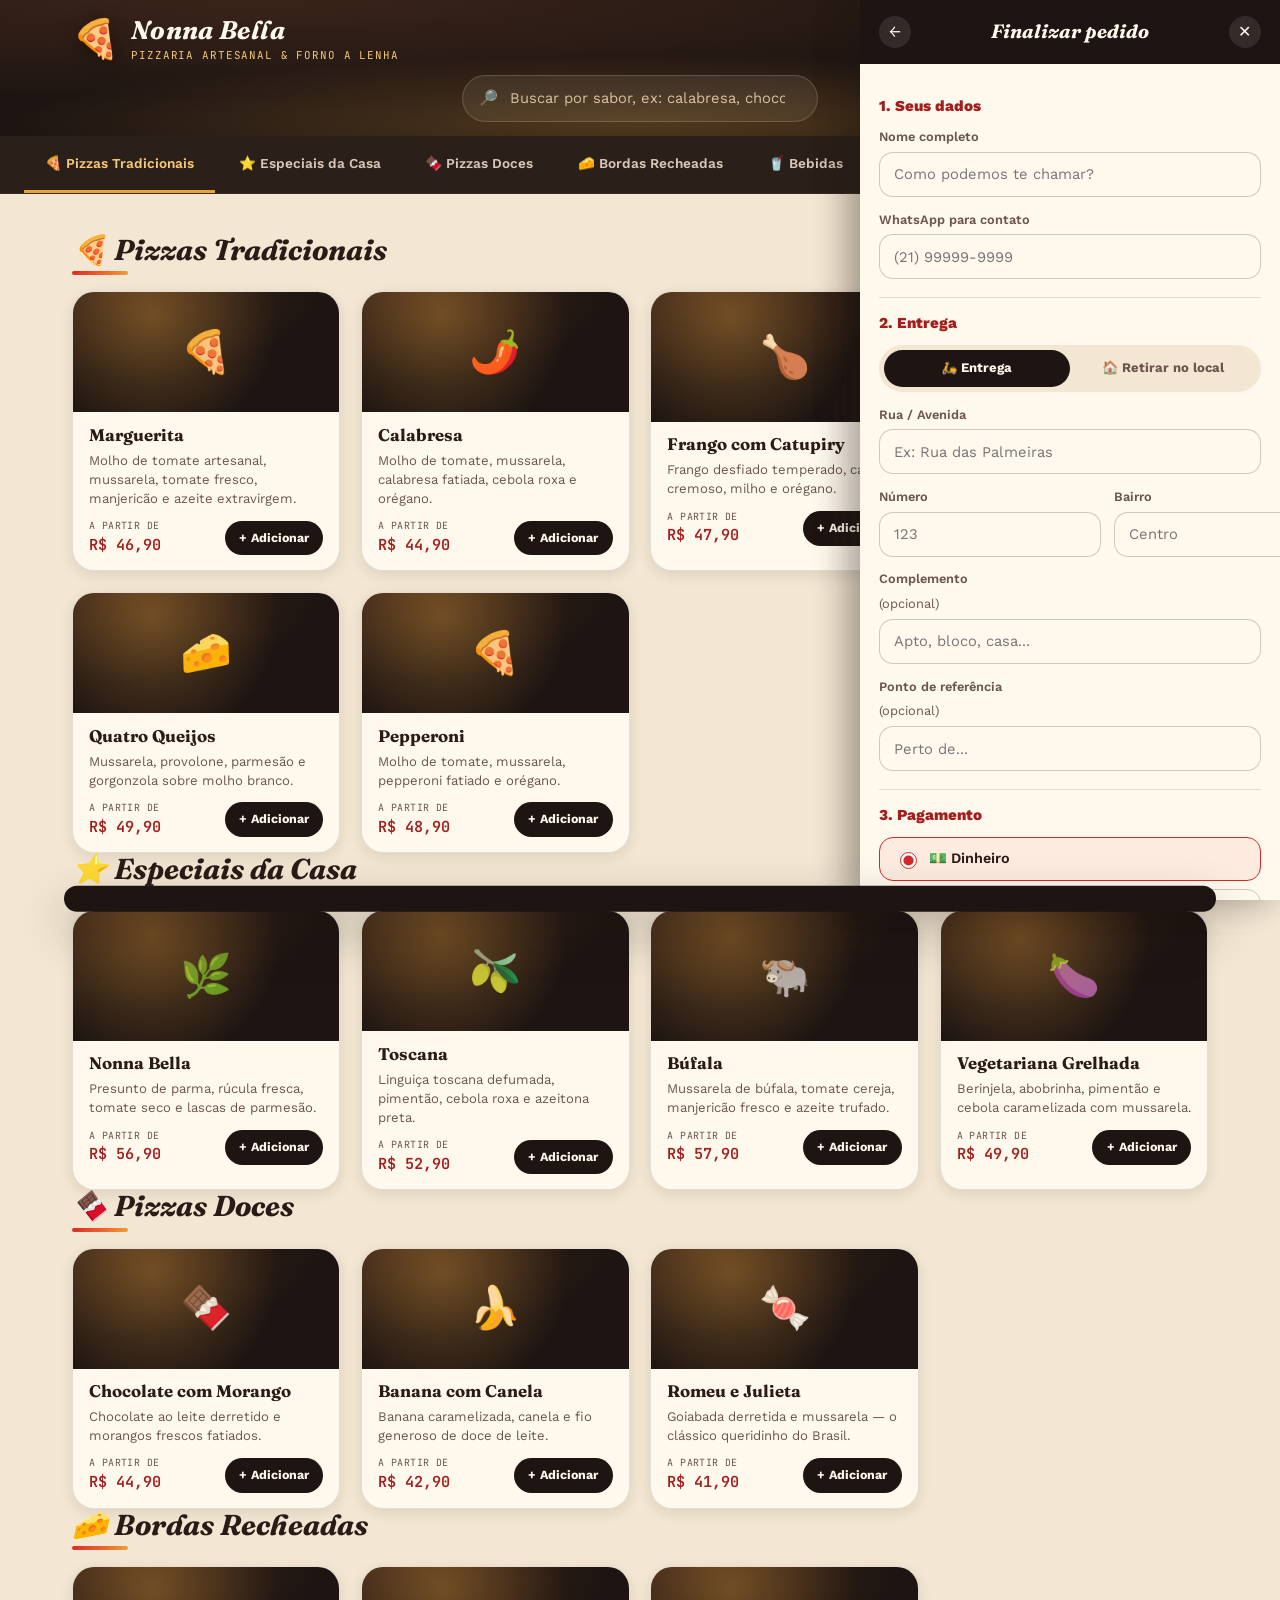
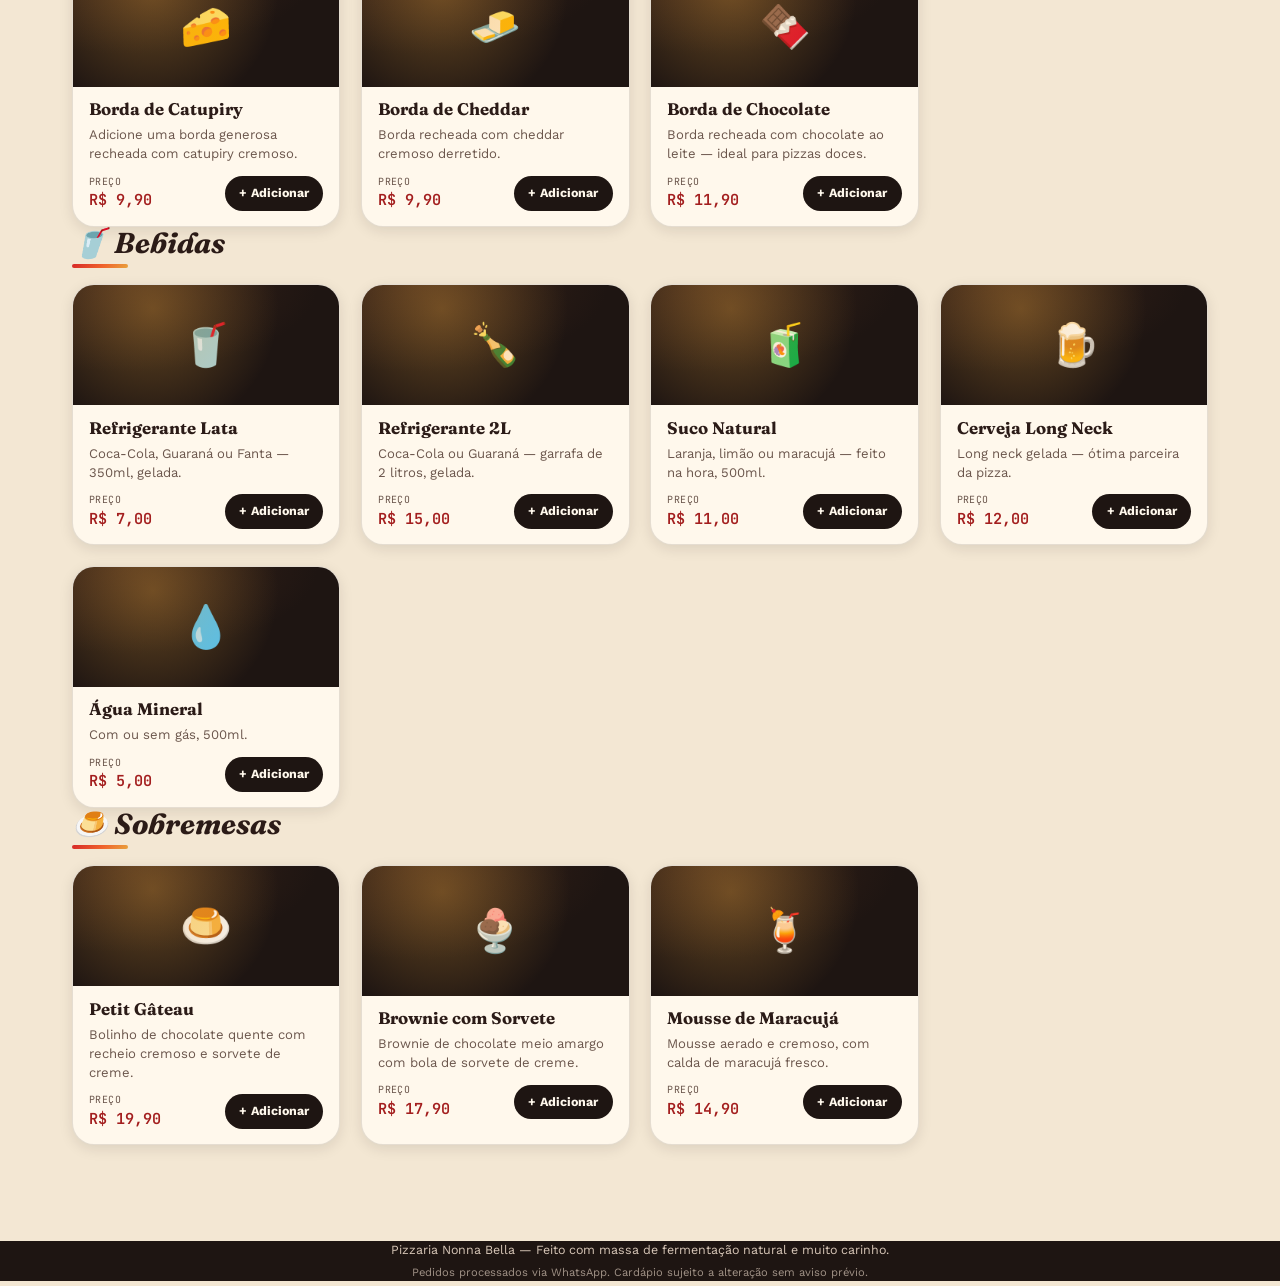
==== lagoinha.html @ d54427d6 "primeiros passos" ====
<!DOCTYPE html>
<html lang="pt-BR">
<head>
<meta charset="UTF-8">
<meta name="viewport" content="width=device-width, initial-scale=1.0, viewport-fit=cover">
<meta name="theme-color" content="#1E1512">
<title>Pizzaria Nonna Bella — Cardápio Digital</title>
<meta name="description" content="Peça sua pizza artesanal favorita e receba no conforto de casa. Cardápio digital com carrinho e finalização direto pelo WhatsApp.">

<link rel="preconnect" href="https://fonts.googleapis.com">
<link rel="preconnect" href="https://fonts.gstatic.com" crossorigin>
<link href="https://fonts.googleapis.com/css2?family=Fraunces:ital,opsz,wght@0,9..144,400;0,9..144,600;0,9..144,700;0,9..144,900;1,9..144,500;1,9..144,700&family=Work+Sans:wght@400;500;600;700;800&family=JetBrains+Mono:wght@400;600&display=swap" rel="stylesheet">

<link rel="icon" href="data:image/svg+xml,<svg xmlns=%22http://www.w3.org/2000/svg%22 viewBox=%220 0 100 100%22><text y=%22.9em%22 font-size=%2290%22>🍕</text></svg>">

<link rel="stylesheet" href="style.css">
<link rel="stylesheet" href="mobile.css">
</head>
<body>

<a class="pular-para-conteudo" href="#conteudoPrincipal">Pular para o cardápio</a>

<!-- ===================== CABEÇALHO ===================== -->
<header class="cabecalho" id="cabecalho">
  <div class="cabecalho__faixa-superior">
    <div class="cabecalho__conteudo container">
      <div class="cabecalho__marca">
        <span class="cabecalho__logo" aria-hidden="true">🍕</span>
        <div class="cabecalho__textos">
          <h1 class="cabecalho__titulo">Nonna Bella</h1>
          <p class="cabecalho__subtitulo">Pizzaria Artesanal &amp; Forno a Lenha</p>
        </div>
      </div>

      <div class="cabecalho__info">
        <p class="cabecalho__status" id="statusLoja">
          <span class="cabecalho__ponto-status" id="pontoStatus" aria-hidden="true"></span>
          <span id="textoStatus">Aberto agora</span>
        </p>
        <p class="cabecalho__horario">Todos os dias · 18h às 23h30</p>
      </div>
    </div>

    <div class="cabecalho__busca container">
      <label class="campo-busca" for="buscaProduto">
        <span class="campo-busca__icone" aria-hidden="true">🔎</span>
        <input type="search" id="buscaProduto" class="campo-busca__input" placeholder="Buscar por sabor, ex: calabresa, chocolate..." autocomplete="off">
      </label>
    </div>
  </div>

  <nav class="navegacao-categorias" id="navCategorias" aria-label="Categorias do cardápio">
    <!-- gerado via JavaScript -->
  </nav>
</header>

<!-- ===================== CONTEÚDO / PRODUTOS ===================== -->
<main class="conteudo container" id="conteudoPrincipal">
  <div id="listaCategorias"><!-- seções de categorias geradas via JavaScript --></div>

  <p class="mensagem-sem-resultado oculto" id="mensagemSemResultado">
    Nenhum item encontrado para essa busca. Tente outro termo 🍕
  </p>
</main>

<footer class="rodape">
  <div class="rodape__conteudo container">
    <p>Pizzaria Nonna Bella — Feito com massa de fermentação natural e muito carinho.</p>
    <p class="rodape__legal">Pedidos processados via WhatsApp. Cardápio sujeito a alteração sem aviso prévio.</p>
  </div>
</footer>

<!-- ===================== BOTÃO FLUTUANTE DO CARRINHO ===================== -->
<button class="botao-carrinho-flutuante oculto" id="botaoCarrinhoFlutuante" type="button" aria-label="Abrir carrinho de compras">
  <span class="botao-carrinho-flutuante__icone" aria-hidden="true">🛒</span>
  <span class="botao-carrinho-flutuante__texto">Ver carrinho</span>
  <span class="botao-carrinho-flutuante__contador" id="contadorCarrinho">0</span>
  <span class="botao-carrinho-flutuante__total" id="totalCarrinhoFlutuante">R$ 0,00</span>
</button>

<!-- ===================== MODAL: DETALHE DO PRODUTO ===================== -->
<div class="sobreposicao oculto" id="sobreposicaoProduto"></div>
<section class="modal-produto oculto" id="modalProduto" role="dialog" aria-modal="true" aria-labelledby="modalProdutoTitulo">
  <button class="modal-produto__fechar" id="fecharModalProduto" type="button" aria-label="Fechar">✕</button>

  <div class="modal-produto__cabecalho">
    <span class="modal-produto__emoji" id="modalProdutoEmoji" aria-hidden="true"></span>
    <h2 class="modal-produto__titulo" id="modalProdutoTitulo"></h2>
    <p class="modal-produto__descricao" id="modalProdutoDescricao"></p>
  </div>

  <form class="modal-produto__corpo" id="formModalProduto">
    <fieldset class="modal-produto__secao" id="secaoVariacoes">
      <legend class="modal-produto__rotulo">Escolha o tamanho</legend>
      <div class="lista-variacoes" id="listaVariacoes"><!-- gerado via JavaScript --></div>
    </fieldset>

    <div class="modal-produto__secao">
      <label class="modal-produto__rotulo" for="observacaoProduto">Alguma observação? (opcional)</label>
      <textarea id="observacaoProduto" class="modal-produto__textarea" placeholder="Ex: sem cebola, caprichar no orégano..." maxlength="140" rows="2"></textarea>
    </div>

    <div class="modal-produto__rodape">
      <div class="controle-quantidade" role="group" aria-label="Quantidade">
        <button type="button" class="controle-quantidade__botao" id="diminuirQuantidade" aria-label="Diminuir quantidade">−</button>
        <span class="controle-quantidade__valor" id="valorQuantidade">1</span>
        <button type="button" class="controle-quantidade__botao" id="aumentarQuantidade" aria-label="Aumentar quantidade">+</button>
      </div>
      <button type="submit" class="botao botao--primario modal-produto__adicionar" id="botaoAdicionarCarrinho">
        Adicionar · <span id="precoTotalModal">R$ 0,00</span>
      </button>
    </div>
  </form>
</section>

<!-- ===================== PAINEL: CARRINHO ===================== -->
<div class="sobreposicao oculto" id="sobreposicaoCarrinho"></div>
<aside class="painel-lateral" id="painelCarrinho" aria-label="Carrinho de compras">
  <header class="painel-lateral__cabecalho">
    <h2>Seu carrinho</h2>
    <button class="painel-lateral__fechar" id="fecharCarrinho" type="button" aria-label="Fechar carrinho">✕</button>
  </header>

  <div class="painel-lateral__corpo" id="listaItensCarrinho">
    <!-- itens gerados via JavaScript -->
  </div>

  <div class="painel-carrinho__vazio oculto" id="carrinhoVazio">
    <span aria-hidden="true">🛒</span>
    <p>Seu carrinho está vazio.</p>
    <p class="painel-carrinho__vazio-dica">Adicione uma pizza deliciosa do cardápio!</p>
  </div>

  <footer class="painel-lateral__rodape" id="rodapeCarrinho">
    <div class="linha-resumo">
      <span>Subtotal</span>
      <strong id="subtotalCarrinho">R$ 0,00</strong>
    </div>
    <p class="painel-lateral__aviso">Taxa de entrega calculada no checkout.</p>
    <button class="botao botao--primario botao--bloco" id="botaoIrParaCheckout" type="button">
      Continuar para o checkout
    </button>
  </footer>
</aside>

<!-- ===================== PAINEL: CHECKOUT ===================== -->
<div class="sobreposicao oculto" id="sobreposicaoCheckout"></div>
<aside class="painel-lateral painel-lateral--checkout" id="painelCheckout" aria-label="Finalizar pedido">
  <header class="painel-lateral__cabecalho">
    <button class="painel-lateral__voltar" id="voltarParaCarrinho" type="button" aria-label="Voltar ao carrinho">←</button>
    <h2>Finalizar pedido</h2>
    <button class="painel-lateral__fechar" id="fecharCheckout" type="button" aria-label="Fechar checkout">✕</button>
  </header>

  <form class="painel-lateral__corpo formulario-checkout" id="formCheckout" novalidate>

    <div class="grupo-formulario">
      <h3 class="grupo-formulario__titulo">1. Seus dados</h3>
      <label class="campo" for="nomeCliente">
        Nome completo
        <input type="text" id="nomeCliente" name="nomeCliente" required placeholder="Como podemos te chamar?">
      </label>
      <label class="campo" for="telefoneCliente">
        WhatsApp para contato
        <input type="tel" id="telefoneCliente" name="telefoneCliente" required placeholder="(21) 99999-9999" inputmode="tel">
      </label>
    </div>

    <div class="grupo-formulario">
      <h3 class="grupo-formulario__titulo">2. Entrega</h3>
      <div class="opcoes-segmentadas" role="radiogroup" aria-label="Tipo de entrega">
        <label class="opcao-segmentada">
          <input type="radio" name="tipoEntrega" value="entrega" checked>
          <span>🛵 Entrega</span>
        </label>
        <label class="opcao-segmentada">
          <input type="radio" name="tipoEntrega" value="retirada">
          <span>🏠 Retirar no local</span>
        </label>
      </div>

      <div id="camposEndereco" class="campos-endereco">
        <label class="campo campo--flex-grande" for="ruaEndereco">
          Rua / Avenida
          <input type="text" id="ruaEndereco" name="ruaEndereco" placeholder="Ex: Rua das Palmeiras">
        </label>
        <div class="linha-campos">
          <label class="campo" for="numeroEndereco">
            Número
            <input type="text" id="numeroEndereco" name="numeroEndereco" placeholder="123" inputmode="numeric">
          </label>
          <label class="campo campo--flex-grande" for="bairroEndereco">
            Bairro
            <input type="text" id="bairroEndereco" name="bairroEndereco" placeholder="Centro">
          </label>
        </div>
        <label class="campo" for="complementoEndereco">
          Complemento <span class="campo__opcional">(opcional)</span>
          <input type="text" id="complementoEndereco" name="complementoEndereco" placeholder="Apto, bloco, casa...">
        </label>
        <label class="campo" for="referenciaEndereco">
          Ponto de referência <span class="campo__opcional">(opcional)</span>
          <input type="text" id="referenciaEndereco" name="referenciaEndereco" placeholder="Perto de...">
        </label>
      </div>
    </div>

    <div class="grupo-formulario">
      <h3 class="grupo-formulario__titulo">3. Pagamento</h3>
      <div class="opcoes-pagamento" role="radiogroup" aria-label="Forma de pagamento">
        <label class="opcao-pagamento">
          <input type="radio" name="formaPagamento" value="dinheiro" checked>
          <span>💵 Dinheiro</span>
        </label>
        <label class="opcao-pagamento">
          <input type="radio" name="formaPagamento" value="cartao">
          <span>💳 Cartão na entrega</span>
        </label>
        <label class="opcao-pagamento">
          <input type="radio" name="formaPagamento" value="pix">
          <span>📱 Pix</span>
        </label>
      </div>

      <label class="campo" id="campoTroco" for="trocoPara">
        Precisa de troco para quanto? <span class="campo__opcional">(opcional)</span>
        <input type="text" id="trocoPara" name="trocoPara" placeholder="Ex: 100,00" inputmode="decimal">
      </label>

      <p class="aviso-pix oculto" id="avisoPix">A chave Pix será informada pela pizzaria na conversa do WhatsApp para você concluir o pagamento.</p>
    </div>

    <div class="grupo-formulario">
      <h3 class="grupo-formulario__titulo">4. Observações do pedido</h3>
      <label class="campo" for="observacoesGerais">
        Alguma informação extra? <span class="campo__opcional">(opcional)</span>
        <textarea id="observacoesGerais" name="observacoesGerais" rows="2" maxlength="200" placeholder="Ex: tocar interfone, deixar com o porteiro..."></textarea>
      </label>
    </div>

    <div class="grupo-formulario">
      <h3 class="grupo-formulario__titulo">5. Resumo do pedido</h3>
      <div class="resumo-pedido" id="resumoPedido"><!-- gerado via JavaScript --></div>
      <div class="linha-resumo">
        <span>Subtotal</span>
        <strong id="resumoSubtotal">R$ 0,00</strong>
      </div>
      <div class="linha-resumo" id="linhaTaxaEntrega">
        <span>Taxa de entrega</span>
        <strong id="resumoTaxaEntrega">R$ 0,00</strong>
      </div>
      <div class="linha-resumo linha-resumo--total">
        <span>Total</span>
        <strong id="resumoTotal">R$ 0,00</strong>
      </div>
    </div>

    <button type="submit" class="botao botao--whatsapp botao--bloco" id="botaoFinalizarPedido">
      <span aria-hidden="true">✅</span> Enviar pedido pelo WhatsApp
    </button>
    <p class="formulario-checkout__aviso">Ao confirmar, abriremos o WhatsApp da pizzaria com seu pedido pronto — é só apertar enviar.</p>
  </form>
</aside>

<!-- ===================== TOAST DE FEEDBACK ===================== -->
<div class="toast" id="toast" role="status" aria-live="polite"></div>

<script src="script.js"></script>
</body>
</html>
---- style.css ----
/* =========================================================================
   PIZZARIA NONNA BELLA — STYLE.CSS
   Identidade visual: trattoria noturna / forno a lenha.
   Este arquivo cuida de: variáveis de design, reset, tipografia,
   cores, sombras, animações e a "pele" (skin) dos componentes.
   O arquivo mobile.css cuida da estrutura/layout responsivo.
   ========================================================================= */

/* -------------------- 1. VARIÁVEIS DE DESIGN -------------------- */
:root {
  /* Paleta — forno a lenha à noite */
  --cor-carvao: #1E1512;          /* fundo principal escuro */
  --cor-carvao-claro: #2B1F1A;    /* fundo de cartões sobre o escuro */
  --cor-carvao-borda: #3D2C24;    /* bordas sutis sobre o escuro */
  --cor-mussarela: #FFF8EC;       /* fundo claro / texto sobre escuro */
  --cor-mussarela-escura: #F3E7D3;/* fundo levemente creme */
  --cor-tomate: #D62828;          /* vermelho principal (CTA) */
  --cor-tomate-escuro: #A31E1E;   /* hover/pressed do vermelho */
  --cor-manjericao: #4C7A4C;      /* verde secundário (sucesso/whatsapp-ish) */
  --cor-manjericao-escuro: #375A37;
  --cor-crosta: #E8A33D;          /* dourado — acentos e brilho do forno */
  --cor-crosta-clara: #F4C978;
  --cor-texto: #2B1B17;           /* texto principal sobre fundo claro */
  --cor-texto-suave: #6B564C;     /* texto secundário sobre fundo claro */
  --cor-texto-claro: #FFF8EC;     /* texto principal sobre fundo escuro */
  --cor-texto-claro-suave: #D8C7B8;
  --cor-borda: rgba(43, 27, 23, 0.12);
  --cor-borda-forte: rgba(43, 27, 23, 0.22);
  --cor-sucesso: #4C7A4C;
  --cor-perigo: #A31E1E;

  --gradiente-brasa: linear-gradient(135deg, var(--cor-tomate) 0%, #F0632C 55%, var(--cor-crosta) 100%);
  --gradiente-forno: radial-gradient(120% 120% at 20% 0%, #3A2419 0%, var(--cor-carvao) 60%);

  /* Tipografia */
  --fonte-display: 'Fraunces', Georgia, serif;
  --fonte-corpo: 'Work Sans', -apple-system, BlinkMacSystemFont, sans-serif;
  --fonte-mono: 'JetBrains Mono', 'Courier New', monospace;

  /* Raios e sombras */
  --raio-sm: 8px;
  --raio-md: 14px;
  --raio-lg: 22px;
  --raio-pilula: 999px;
  --sombra-suave: 0 4px 14px rgba(30, 21, 18, 0.10);
  --sombra-media: 0 10px 28px rgba(30, 21, 18, 0.16);
  --sombra-forte: 0 20px 48px rgba(30, 21, 18, 0.30);

  /* Transições */
  --transicao-rapida: 150ms ease;
  --transicao-media: 260ms cubic-bezier(0.22, 1, 0.36, 1);

  /* Camadas (z-index) */
  --camada-navegacao: 40;
  --camada-flutuante: 50;
  --camada-sobreposicao: 60;
  --camada-painel: 70;
  --camada-modal: 80;
  --camada-toast: 100;
}

/* -------------------- 2. RESET -------------------- */
*, *::before, *::after { box-sizing: border-box; }
html { -webkit-text-size-adjust: 100%; scroll-behavior: smooth; }
body, h1, h2, h3, p, figure, blockquote, dl, dd, fieldset { margin: 0; }
ul, ol { margin: 0; padding: 0; list-style: none; }
img, picture { max-width: 100%; display: block; }
input, button, textarea, select { font: inherit; color: inherit; }
button { cursor: pointer; }
a { color: inherit; }
fieldset { border: none; padding: 0; }

@media (prefers-reduced-motion: reduce) {
  html { scroll-behavior: auto; }
  *, *::before, *::after {
    animation-duration: 0.01ms !important;
    animation-iteration-count: 1 !important;
    transition-duration: 0.01ms !important;
  }
}

/* -------------------- 3. BASE -------------------- */
body {
  font-family: var(--fonte-corpo);
  background: var(--cor-mussarela-escura);
  color: var(--cor-texto);
  line-height: 1.5;
  -webkit-font-smoothing: antialiased;
}

.pular-para-conteudo {
  position: absolute;
  left: -999px;
  top: 0;
  background: var(--cor-crosta);
  color: var(--cor-texto);
  padding: 0.75rem 1.25rem;
  z-index: var(--camada-toast);
  border-radius: 0 0 var(--raio-sm) 0;
  font-weight: 600;
}
.pular-para-conteudo:focus { left: 0; }

:focus-visible {
  outline: 3px solid var(--cor-crosta);
  outline-offset: 2px;
}

h1, h2, h3 {
  font-family: var(--fonte-display);
  font-weight: 700;
  line-height: 1.1;
}

.oculto { display: none !important; }

/* -------------------- 4. CABEÇALHO -------------------- */
.cabecalho__faixa-superior {
  background: var(--gradiente-forno);
  color: var(--cor-texto-claro);
  position: relative;
  overflow: hidden;
}
.cabecalho__faixa-superior::after {
  content: "";
  position: absolute;
  inset: auto -20% -60% -20%;
  height: 140%;
  background: radial-gradient(closest-side, rgba(232, 163, 61, 0.25), transparent 70%);
  pointer-events: none;
}

.cabecalho__logo {
  font-size: 2.4rem;
  filter: drop-shadow(0 4px 10px rgba(0,0,0,0.35));
  line-height: 1;
}

.cabecalho__titulo {
  font-size: 1.6rem;
  font-style: italic;
  letter-spacing: 0.01em;
  color: var(--cor-texto-claro);
}

.cabecalho__subtitulo {
  font-family: var(--fonte-mono);
  font-size: 0.68rem;
  letter-spacing: 0.08em;
  text-transform: uppercase;
  color: var(--cor-crosta-clara);
  margin-top: 0.15rem;
}

.cabecalho__status {
  display: inline-flex;
  align-items: center;
  gap: 0.4rem;
  font-weight: 600;
  font-size: 0.85rem;
  color: var(--cor-texto-claro);
}
.cabecalho__ponto-status {
  width: 8px;
  height: 8px;
  border-radius: 50%;
  background: var(--cor-manjericao);
  box-shadow: 0 0 0 0 rgba(76, 122, 76, 0.6);
  animation: pulsar-status 2s infinite;
}
.cabecalho__status--fechado .cabecalho__ponto-status { background: var(--cor-tomate); }
@keyframes pulsar-status {
  0% { box-shadow: 0 0 0 0 rgba(76, 122, 76, 0.55); }
  70% { box-shadow: 0 0 0 7px rgba(76, 122, 76, 0); }
  100% { box-shadow: 0 0 0 0 rgba(76, 122, 76, 0); }
}

.cabecalho__horario {
  font-size: 0.78rem;
  color: var(--cor-texto-claro-suave);
  margin-top: 0.15rem;
}

.campo-busca {
  display: flex;
  align-items: center;
  gap: 0.6rem;
  background: rgba(255, 248, 236, 0.08);
  border: 1px solid rgba(255, 248, 236, 0.18);
  border-radius: var(--raio-pilula);
  padding: 0.65rem 1rem;
  transition: border-color var(--transicao-rapida), background var(--transicao-rapida);
}
.campo-busca:focus-within {
  border-color: var(--cor-crosta);
  background: rgba(255, 248, 236, 0.12);
}
.campo-busca__icone { font-size: 0.95rem; opacity: 0.8; }
.campo-busca__input {
  background: transparent;
  border: none;
  outline: none;
  color: var(--cor-texto-claro);
  width: 100%;
  font-size: 0.92rem;
}
.campo-busca__input::placeholder { color: var(--cor-texto-claro-suave); }

.navegacao-categorias {
  background: var(--cor-carvao-claro);
  border-bottom: 1px solid var(--cor-carvao-borda);
  position: sticky;
  top: 0;
  z-index: var(--camada-navegacao);
}
.navegacao-categorias__botao {
  background: transparent;
  border: none;
  color: var(--cor-texto-claro-suave);
  font-weight: 600;
  font-size: 0.85rem;
  white-space: nowrap;
  padding: 0.9rem 1rem;
  border-bottom: 3px solid transparent;
  transition: color var(--transicao-rapida), border-color var(--transicao-rapida);
}
.navegacao-categorias__botao:hover { color: var(--cor-texto-claro); }
.navegacao-categorias__botao[aria-current="true"] {
  color: var(--cor-crosta-clara);
  border-bottom-color: var(--cor-crosta);
}

/* -------------------- 5. SEÇÕES DE CATEGORIA -------------------- */
.secao-categoria__titulo {
  font-size: 1.5rem;
  font-style: italic;
  color: var(--cor-texto);
  position: relative;
  padding-bottom: 0.6rem;
}
.secao-categoria__titulo::after {
  content: "";
  position: absolute;
  left: 0;
  bottom: 0;
  width: 56px;
  height: 4px;
  border-radius: var(--raio-pilula);
  background: var(--gradiente-brasa);
}

/* -------------------- 6. CARTÃO DE PRODUTO -------------------- */
.cartao-produto {
  background: var(--cor-mussarela);
  border: 1px solid var(--cor-borda);
  border-radius: var(--raio-lg);
  box-shadow: var(--sombra-suave);
  transition: transform var(--transicao-media), box-shadow var(--transicao-media);
  overflow: hidden;
}
.cartao-produto:hover {
  transform: translateY(-3px);
  box-shadow: var(--sombra-media);
}
.cartao-produto__emoji-area {
  background: var(--gradiente-forno);
  display: flex;
  align-items: center;
  justify-content: center;
  font-size: 2.6rem;
  position: relative;
}
.cartao-produto__emoji-area::after {
  content: "";
  position: absolute;
  inset: 0;
  background: radial-gradient(circle at 30% 20%, rgba(232,163,61,0.35), transparent 60%);
}
.cartao-produto__nome {
  font-size: 1.05rem;
  color: var(--cor-texto);
}
.cartao-produto__descricao {
  font-size: 0.82rem;
  color: var(--cor-texto-suave);
  line-height: 1.45;
}
.cartao-produto__rodape {
  display: flex;
  align-items: center;
  justify-content: space-between;
}
.cartao-produto__preco {
  font-family: var(--fonte-mono);
  font-weight: 600;
  font-size: 0.95rem;
  color: var(--cor-tomate-escuro);
}
.cartao-produto__preco span {
  display: block;
  font-size: 0.62rem;
  color: var(--cor-texto-suave);
  font-weight: 400;
  text-transform: uppercase;
  letter-spacing: 0.04em;
}

/* -------------------- 7. BOTÕES -------------------- */
.botao {
  border: none;
  border-radius: var(--raio-pilula);
  font-weight: 700;
  font-size: 0.9rem;
  padding: 0.7rem 1.2rem;
  display: inline-flex;
  align-items: center;
  justify-content: center;
  gap: 0.4rem;
  transition: transform var(--transicao-rapida), box-shadow var(--transicao-rapida), background var(--transicao-rapida);
}
.botao:active { transform: scale(0.97); }

.botao--primario {
  background: var(--gradiente-brasa);
  color: var(--cor-mussarela);
  box-shadow: var(--sombra-suave);
}
.botao--primario:hover { box-shadow: var(--sombra-media); }

.botao--secundario {
  background: var(--cor-mussarela);
  color: var(--cor-tomate-escuro);
  border: 1.5px solid var(--cor-tomate);
}

.botao--whatsapp {
  background: var(--cor-manjericao);
  color: var(--cor-mussarela);
  box-shadow: var(--sombra-suave);
}
.botao--whatsapp:hover { background: var(--cor-manjericao-escuro); }

.botao--adicionar-cartao {
  background: var(--cor-carvao);
  color: var(--cor-mussarela);
  font-size: 0.78rem;
  padding: 0.5rem 0.9rem;
}
.botao--adicionar-cartao:hover { background: var(--cor-tomate-escuro); }

.botao--bloco { width: 100%; }

/* -------------------- 8. BOTÃO FLUTUANTE CARRINHO -------------------- */
.botao-carrinho-flutuante {
  position: fixed;
  z-index: var(--camada-flutuante);
  background: var(--cor-carvao);
  color: var(--cor-mussarela);
  border: none;
  border-radius: var(--raio-pilula);
  box-shadow: var(--sombra-forte);
  display: flex;
  align-items: center;
  gap: 0.6rem;
  padding: 0.85rem 1.2rem;
  font-weight: 700;
  animation: entrar-flutuante var(--transicao-media);
}
.botao-carrinho-flutuante:hover { background: #33221B; }
.botao-carrinho-flutuante__contador {
  background: var(--cor-tomate);
  color: #fff;
  font-family: var(--fonte-mono);
  font-size: 0.72rem;
  min-width: 20px;
  height: 20px;
  border-radius: 50%;
  display: inline-flex;
  align-items: center;
  justify-content: center;
  padding: 0 4px;
}
.botao-carrinho-flutuante__total {
  font-family: var(--fonte-mono);
  color: var(--cor-crosta-clara);
  font-size: 0.85rem;
}
@keyframes entrar-flutuante {
  from { transform: translateY(20px); opacity: 0; }
  to { transform: translateY(0); opacity: 1; }
}

/* -------------------- 9. SOBREPOSIÇÃO (overlay) -------------------- */
.sobreposicao {
  position: fixed;
  inset: 0;
  background: rgba(20, 13, 11, 0.55);
  backdrop-filter: blur(2px);
  z-index: var(--camada-sobreposicao);
  animation: aparecer-sobreposicao var(--transicao-media);
}
@keyframes aparecer-sobreposicao { from { opacity: 0; } to { opacity: 1; } }

/* -------------------- 10. MODAL DE PRODUTO -------------------- */
.modal-produto {
  position: fixed;
  z-index: var(--camada-modal);
  background: var(--cor-mussarela);
  box-shadow: var(--sombra-forte);
  overflow-y: auto;
}
.modal-produto__fechar {
  position: absolute;
  top: 1rem;
  right: 1rem;
  width: 34px;
  height: 34px;
  border-radius: 50%;
  border: none;
  background: rgba(43,27,23,0.08);
  font-size: 1rem;
  z-index: 2;
}
.modal-produto__fechar:hover { background: rgba(43,27,23,0.16); }

.modal-produto__cabecalho {
  background: var(--gradiente-forno);
  color: var(--cor-texto-claro);
  text-align: center;
}
.modal-produto__emoji { font-size: 3rem; display: block; }
.modal-produto__titulo {
  font-style: italic;
  color: var(--cor-texto-claro);
}
.modal-produto__descricao {
  color: var(--cor-texto-claro-suave);
  font-size: 0.88rem;
  line-height: 1.5;
}

.modal-produto__rotulo {
  font-weight: 700;
  font-size: 0.85rem;
  text-transform: uppercase;
  letter-spacing: 0.04em;
  color: var(--cor-texto-suave);
  display: block;
}

.lista-variacoes { display: flex; flex-direction: column; gap: 0.6rem; }
.opcao-variacao {
  display: flex;
  align-items: center;
  justify-content: space-between;
  border: 1.5px solid var(--cor-borda-forte);
  border-radius: var(--raio-md);
  padding: 0.75rem 1rem;
  cursor: pointer;
  transition: border-color var(--transicao-rapida), background var(--transicao-rapida);
}
.opcao-variacao:has(input:checked) {
  border-color: var(--cor-tomate);
  background: rgba(214, 40, 40, 0.06);
}
.opcao-variacao__nome { font-weight: 600; font-size: 0.92rem; }
.opcao-variacao__preco { font-family: var(--fonte-mono); font-weight: 600; color: var(--cor-tomate-escuro); }
.opcao-variacao input { accent-color: var(--cor-tomate); width: 18px; height: 18px; }
.opcao-variacao__linha-esquerda { display: flex; align-items: center; gap: 0.6rem; }

.modal-produto__textarea {
  width: 100%;
  border: 1.5px solid var(--cor-borda-forte);
  border-radius: var(--raio-md);
  padding: 0.7rem 0.9rem;
  font-family: var(--fonte-corpo);
  font-size: 0.9rem;
  resize: vertical;
}
.modal-produto__textarea:focus { border-color: var(--cor-tomate); outline: none; }

.controle-quantidade {
  display: flex;
  align-items: center;
  gap: 0.9rem;
  background: var(--cor-mussarela-escura);
  border-radius: var(--raio-pilula);
  padding: 0.35rem 0.5rem;
}
.controle-quantidade__botao {
  width: 34px;
  height: 34px;
  border-radius: 50%;
  border: none;
  background: var(--cor-carvao);
  color: var(--cor-mussarela);
  font-size: 1.1rem;
  font-weight: 700;
  line-height: 1;
}
.controle-quantidade__botao:hover { background: var(--cor-tomate-escuro); }
.controle-quantidade__valor {
  font-family: var(--fonte-mono);
  font-weight: 700;
  min-width: 1.4rem;
  text-align: center;
}

/* -------------------- 11. PAINÉIS LATERAIS (carrinho/checkout) -------------------- */
.painel-lateral {
  position: fixed;
  z-index: var(--camada-painel);
  background: var(--cor-mussarela);
  display: flex;
  flex-direction: column;
  box-shadow: var(--sombra-forte);
}
.painel-lateral__cabecalho {
  display: flex;
  align-items: center;
  justify-content: space-between;
  background: var(--cor-carvao);
  color: var(--cor-mussarela);
}
.painel-lateral__cabecalho h2 {
  font-style: italic;
  font-size: 1.2rem;
  color: var(--cor-mussarela);
}
.painel-lateral__fechar, .painel-lateral__voltar {
  background: rgba(255,248,236,0.1);
  border: none;
  color: var(--cor-mussarela);
  width: 32px;
  height: 32px;
  border-radius: 50%;
  font-size: 1rem;
}
.painel-lateral__fechar:hover, .painel-lateral__voltar:hover { background: rgba(255,248,236,0.2); }

.painel-lateral__corpo { flex: 1; overflow-y: auto; }

.item-carrinho {
  display: grid;
  grid-template-columns: auto 1fr auto;
  gap: 0.8rem;
  border-bottom: 1px solid var(--cor-borda);
  align-items: start;
}
.item-carrinho__emoji {
  font-size: 1.6rem;
  background: var(--cor-mussarela-escura);
  border-radius: var(--raio-sm);
  width: 44px;
  height: 44px;
  display: flex;
  align-items: center;
  justify-content: center;
}
.item-carrinho__nome { font-weight: 700; font-size: 0.92rem; }
.item-carrinho__variacao { font-size: 0.78rem; color: var(--cor-texto-suave); }
.item-carrinho__obs {
  font-size: 0.76rem;
  color: var(--cor-manjericao-escuro);
  background: rgba(76,122,76,0.08);
  border-radius: var(--raio-sm);
  padding: 0.2rem 0.5rem;
  display: inline-block;
}
.item-carrinho__preco { font-family: var(--fonte-mono); font-weight: 700; font-size: 0.88rem; white-space: nowrap; }
.item-carrinho__remover {
  background: none;
  border: none;
  color: var(--cor-perigo);
  font-size: 0.75rem;
  text-decoration: underline;
  padding: 0;
}
.item-carrinho__controle {
  display: flex;
  align-items: center;
  gap: 0.5rem;
}
.item-carrinho__controle button {
  width: 24px;
  height: 24px;
  border-radius: 50%;
  border: 1px solid var(--cor-borda-forte);
  background: var(--cor-mussarela);
  font-weight: 700;
  line-height: 1;
  font-size: 0.85rem;
}
.item-carrinho__controle span { font-family: var(--fonte-mono); font-weight: 700; min-width: 1.2rem; text-align: center; }

.painel-carrinho__vazio {
  text-align: center;
  color: var(--cor-texto-suave);
  padding: 3rem 1.5rem;
}
.painel-carrinho__vazio span { font-size: 2.6rem; display: block; margin-bottom: 0.6rem; }
.painel-carrinho__vazio-dica { font-size: 0.82rem; }

.painel-lateral__rodape {
  border-top: 1px solid var(--cor-borda);
  background: var(--cor-mussarela);
}
.linha-resumo {
  display: flex;
  align-items: center;
  justify-content: space-between;
  font-size: 0.9rem;
}
.linha-resumo strong { font-family: var(--fonte-mono); }
.linha-resumo--total {
  font-size: 1.1rem;
  border-top: 1px dashed var(--cor-borda-forte);
  padding-top: 0.6rem;
  margin-top: 0.4rem;
}
.linha-resumo--total strong { color: var(--cor-tomate-escuro); }
.painel-lateral__aviso { font-size: 0.75rem; color: var(--cor-texto-suave); }

/* -------------------- 12. FORMULÁRIO DE CHECKOUT -------------------- */
.grupo-formulario { border-bottom: 1px solid var(--cor-borda); }
.grupo-formulario__titulo {
  font-family: var(--fonte-corpo);
  font-weight: 800;
  font-size: 0.95rem;
  color: var(--cor-tomate-escuro);
}
.campo {
  display: flex;
  flex-direction: column;
  gap: 0.35rem;
  font-size: 0.8rem;
  font-weight: 600;
  color: var(--cor-texto-suave);
}
.campo__opcional { font-weight: 400; text-transform: none; }
.campo input, .campo textarea {
  border: 1.5px solid var(--cor-borda-forte);
  border-radius: var(--raio-md);
  padding: 0.65rem 0.85rem;
  font-size: 0.92rem;
  color: var(--cor-texto);
  font-weight: 400;
  background: var(--cor-mussarela);
}
.campo input:focus, .campo textarea:focus { border-color: var(--cor-tomate); outline: none; }
.campo input:invalid:not(:placeholder-shown) { border-color: var(--cor-perigo); }

.opcoes-segmentadas {
  display: flex;
  background: var(--cor-mussarela-escura);
  border-radius: var(--raio-pilula);
  padding: 0.3rem;
}
.opcao-segmentada { flex: 1; text-align: center; position: relative; }
.opcao-segmentada input {
  position: absolute;
  opacity: 0;
  inset: 0;
  width: 100%;
  height: 100%;
  cursor: pointer;
}
.opcao-segmentada span {
  display: block;
  padding: 0.55rem 0.5rem;
  border-radius: var(--raio-pilula);
  font-weight: 700;
  font-size: 0.82rem;
  color: var(--cor-texto-suave);
  transition: background var(--transicao-rapida), color var(--transicao-rapida);
}
.opcao-segmentada:has(input:checked) span {
  background: var(--cor-carvao);
  color: var(--cor-mussarela);
}

.opcoes-pagamento { display: flex; flex-direction: column; gap: 0.5rem; }
.opcao-pagamento {
  display: flex;
  align-items: center;
  gap: 0.6rem;
  border: 1.5px solid var(--cor-borda-forte);
  border-radius: var(--raio-md);
  padding: 0.65rem 0.9rem;
  font-weight: 600;
  font-size: 0.9rem;
  cursor: pointer;
}
.opcao-pagamento:has(input:checked) {
  border-color: var(--cor-tomate);
  background: rgba(214, 40, 40, 0.06);
}
.opcao-pagamento input { accent-color: var(--cor-tomate); width: 17px; height: 17px; }

.aviso-pix {
  font-size: 0.78rem;
  color: var(--cor-manjericao-escuro);
  background: rgba(76,122,76,0.08);
  border-radius: var(--raio-sm);
  padding: 0.5rem 0.7rem;
}

.resumo-pedido {
  display: flex;
  flex-direction: column;
  gap: 0.35rem;
  background: var(--cor-mussarela-escura);
  border-radius: var(--raio-md);
  font-size: 0.82rem;
}
.resumo-pedido__linha { display: flex; justify-content: space-between; gap: 0.5rem; }
.resumo-pedido__nome { color: var(--cor-texto); }
.resumo-pedido__preco { font-family: var(--fonte-mono); color: var(--cor-texto-suave); white-space: nowrap; }

.formulario-checkout__aviso {
  font-size: 0.74rem;
  color: var(--cor-texto-suave);
  text-align: center;
}

/* -------------------- 13. TOAST -------------------- */
.toast {
  position: fixed;
  left: 50%;
  bottom: 1.2rem;
  transform: translate(-50%, 120%);
  background: var(--cor-carvao);
  color: var(--cor-mussarela);
  padding: 0.8rem 1.4rem;
  border-radius: var(--raio-pilula);
  font-size: 0.85rem;
  font-weight: 600;
  box-shadow: var(--sombra-forte);
  z-index: var(--camada-toast);
  transition: transform var(--transicao-media);
  max-width: 90vw;
  text-align: center;
}
.toast.toast--visivel { transform: translate(-50%, 0); }
.toast.toast--erro { background: var(--cor-perigo); }
.toast.toast--sucesso { background: var(--cor-manjericao-escuro); }

/* -------------------- 14. RODAPÉ -------------------- */
.rodape {
  background: var(--cor-carvao);
  color: var(--cor-texto-claro-suave);
  text-align: center;
  font-size: 0.78rem;
}
.rodape p { margin-bottom: 0.3rem; }
.rodape__legal { opacity: 0.7; font-size: 0.7rem; }

.mensagem-sem-resultado {
  text-align: center;
  color: var(--cor-texto-suave);
  padding: 3rem 1rem;
  font-style: italic;
  font-family: var(--fonte-display);
  font-size: 1.1rem;
}
---- mobile.css ----
/* =========================================================================
   PIZZARIA NONNA BELLA — MOBILE.CSS
   Estrutura e layout, escrito Mobile First:
   as regras base valem para celular; @media (min-width) escala para
   tablet (600px), desktop (900px) e telas grandes (1200px).
   ========================================================================= */

/* -------------------- CONTAINER -------------------- */
.container {
  width: 100%;
  max-width: 1200px;
  margin-inline: auto;
  padding-inline: 1rem;
}

/* -------------------- CABEÇALHO -------------------- */
.cabecalho__conteudo {
  display: flex;
  flex-direction: column;
  gap: 0.6rem;
  padding-block: 1rem 0.75rem;
}
.cabecalho__marca {
  display: flex;
  align-items: center;
  gap: 0.7rem;
}
.cabecalho__info {
  display: flex;
  flex-direction: column;
  gap: 0.1rem;
}
.cabecalho__busca { padding-bottom: 0.9rem; }

.navegacao-categorias {
  display: flex;
  overflow-x: auto;
  scrollbar-width: none;
  gap: 0.2rem;
  padding-inline: 0.5rem;
}
.navegacao-categorias::-webkit-scrollbar { display: none; }

/* -------------------- CONTEÚDO / GRID DE PRODUTOS -------------------- */
.conteudo {
  padding-block: 1.5rem 5rem;
  display: flex;
  flex-direction: column;
  gap: 2.2rem;
}

.secao-categoria {
  display: flex;
  flex-direction: column;
  gap: 1rem;
  scroll-margin-top: 6.5rem;
}

.grade-produtos {
  display: grid;
  grid-template-columns: 1fr;
  gap: 1rem;
}

.cartao-produto {
  display: grid;
  grid-template-columns: 96px 1fr;
}
.cartao-produto__emoji-area {
  min-height: 100%;
}
.cartao-produto__conteudo {
  padding: 0.85rem 1rem;
  display: flex;
  flex-direction: column;
  gap: 0.4rem;
}
.cartao-produto__rodape { margin-top: 0.3rem; }

/* -------------------- BOTÃO FLUTUANTE -------------------- */
.botao-carrinho-flutuante {
  left: 1rem;
  right: 1rem;
  bottom: 1rem;
  justify-content: space-between;
}
.botao-carrinho-flutuante__texto { display: none; }

/* -------------------- MODAL DE PRODUTO (mobile = folha inferior) -------------------- */
.modal-produto {
  left: 0;
  right: 0;
  bottom: 0;
  top: auto;
  max-height: 88vh;
  width: 100%;
  border-radius: 1.6rem 1.6rem 0 0;
  animation: subir-modal var(--transicao-media);
}
@keyframes subir-modal {
  from { transform: translateY(100%); }
  to { transform: translateY(0); }
}
.modal-produto__cabecalho { padding: 2.2rem 1.5rem 1.4rem; }
.modal-produto__corpo { padding: 1.2rem 1.5rem 1.8rem; display: flex; flex-direction: column; gap: 1.2rem; }
.modal-produto__secao { display: flex; flex-direction: column; gap: 0.6rem; }
.modal-produto__rodape {
  display: flex;
  flex-direction: column;
  gap: 0.9rem;
  align-items: stretch;
  position: sticky;
  bottom: -1.8rem;
  background: var(--cor-mussarela);
  padding-top: 0.4rem;
}
.controle-quantidade { align-self: center; }

/* -------------------- PAINÉIS LATERAIS (mobile = tela cheia) -------------------- */
.painel-lateral {
  top: 0;
  right: 0;
  bottom: 0;
  width: 100%;
  transform: translateX(100%);
  transition: transform var(--transicao-media);
}
.painel-lateral:not(.oculto) { transform: translateX(0); }

.painel-lateral__cabecalho { padding: 1rem 1.2rem; }
.painel-lateral__corpo { padding: 1rem 1.2rem; }
.painel-lateral__rodape { padding: 1rem 1.2rem 1.3rem; display: flex; flex-direction: column; gap: 0.5rem; }

.item-carrinho { padding-block: 1rem; }
.item-carrinho__acoes {
  grid-column: 1 / -1;
  display: flex;
  align-items: center;
  justify-content: space-between;
  margin-top: 0.4rem;
}

.formulario-checkout { display: flex; flex-direction: column; }
.grupo-formulario { padding-block: 1.1rem; display: flex; flex-direction: column; gap: 0.8rem; }
.linha-campos { display: flex; flex-direction: column; gap: 0.8rem; }
.campos-endereco { display: flex; flex-direction: column; gap: 0.8rem; }
.resumo-pedido { padding: 0.8rem; }
.painel-lateral--checkout .painel-lateral__cabecalho { display: grid; grid-template-columns: auto 1fr auto; align-items: center; gap: 0.5rem; }
.painel-lateral--checkout .painel-lateral__cabecalho h2 { text-align: center; }

/* -------------------- TOAST -------------------- */
.toast { width: calc(100% - 2rem); }

/* =========================================================================
   TABLET — a partir de 600px
   ========================================================================= */
@media (min-width: 600px) {
  .cabecalho__conteudo {
    flex-direction: row;
    align-items: center;
    justify-content: space-between;
  }
  .cabecalho__info { align-items: flex-end; text-align: right; }

  .grade-produtos {
    grid-template-columns: repeat(2, 1fr);
  }

  .cartao-produto {
    grid-template-columns: 1fr;
  }
  .cartao-produto__emoji-area { min-height: 120px; }

  .botao-carrinho-flutuante {
    left: auto;
    width: fit-content;
  }
  .botao-carrinho-flutuante__texto { display: inline; }

  .modal-produto {
    left: 50%;
    top: 50%;
    bottom: auto;
    right: auto;
    transform: translate(-50%, -50%);
    width: min(92vw, 480px);
    max-height: 85vh;
    border-radius: var(--raio-lg);
    animation: aparecer-modal-central var(--transicao-media);
  }
  @keyframes aparecer-modal-central {
    from { transform: translate(-50%, -46%); opacity: 0; }
    to { transform: translate(-50%, -50%); opacity: 1; }
  }
  .modal-produto__rodape { position: static; }

  .painel-lateral {
    width: min(420px, 92vw);
    box-shadow: -12px 0 32px rgba(30,21,18,0.22);
  }

  .linha-campos { flex-direction: row; }
  .linha-campos .campo { flex: 1; }
  .campo--flex-grande { flex: 1.4; }
}

/* =========================================================================
   DESKTOP — a partir de 900px
   ========================================================================= */
@media (min-width: 900px) {
  .container { padding-inline: 2rem; }

  .cabecalho__busca { max-width: 420px; margin-inline: 0 0 0 auto; }

  .navegacao-categorias { padding-inline: 1.5rem; justify-content: flex-start; }
  .navegacao-categorias__botao { padding: 1.05rem 1.3rem; }

  .grade-produtos {
    grid-template-columns: repeat(3, 1fr);
    gap: 1.3rem;
  }

  .conteudo { padding-block: 2.5rem 6rem; gap: 3rem; }

  .secao-categoria__titulo { font-size: 1.8rem; }

  .cartao-produto:hover .cartao-produto__emoji-area { transform: scale(1.03); }
  .cartao-produto__emoji-area { transition: transform var(--transicao-media); }

  .botao-carrinho-flutuante { right: 2rem; bottom: 2rem; }
}

/* =========================================================================
   TELAS GRANDES — a partir de 1200px
   ========================================================================= */
@media (min-width: 1200px) {
  .grade-produtos { grid-template-columns: repeat(4, 1fr); }
}

/* =========================================================================
   ALTURA REDUZIDA (celulares em paisagem) — ajuste de usabilidade
   ========================================================================= */
@media (max-height: 480px) and (max-width: 899px) {
  .modal-produto { max-height: 96vh; }
}
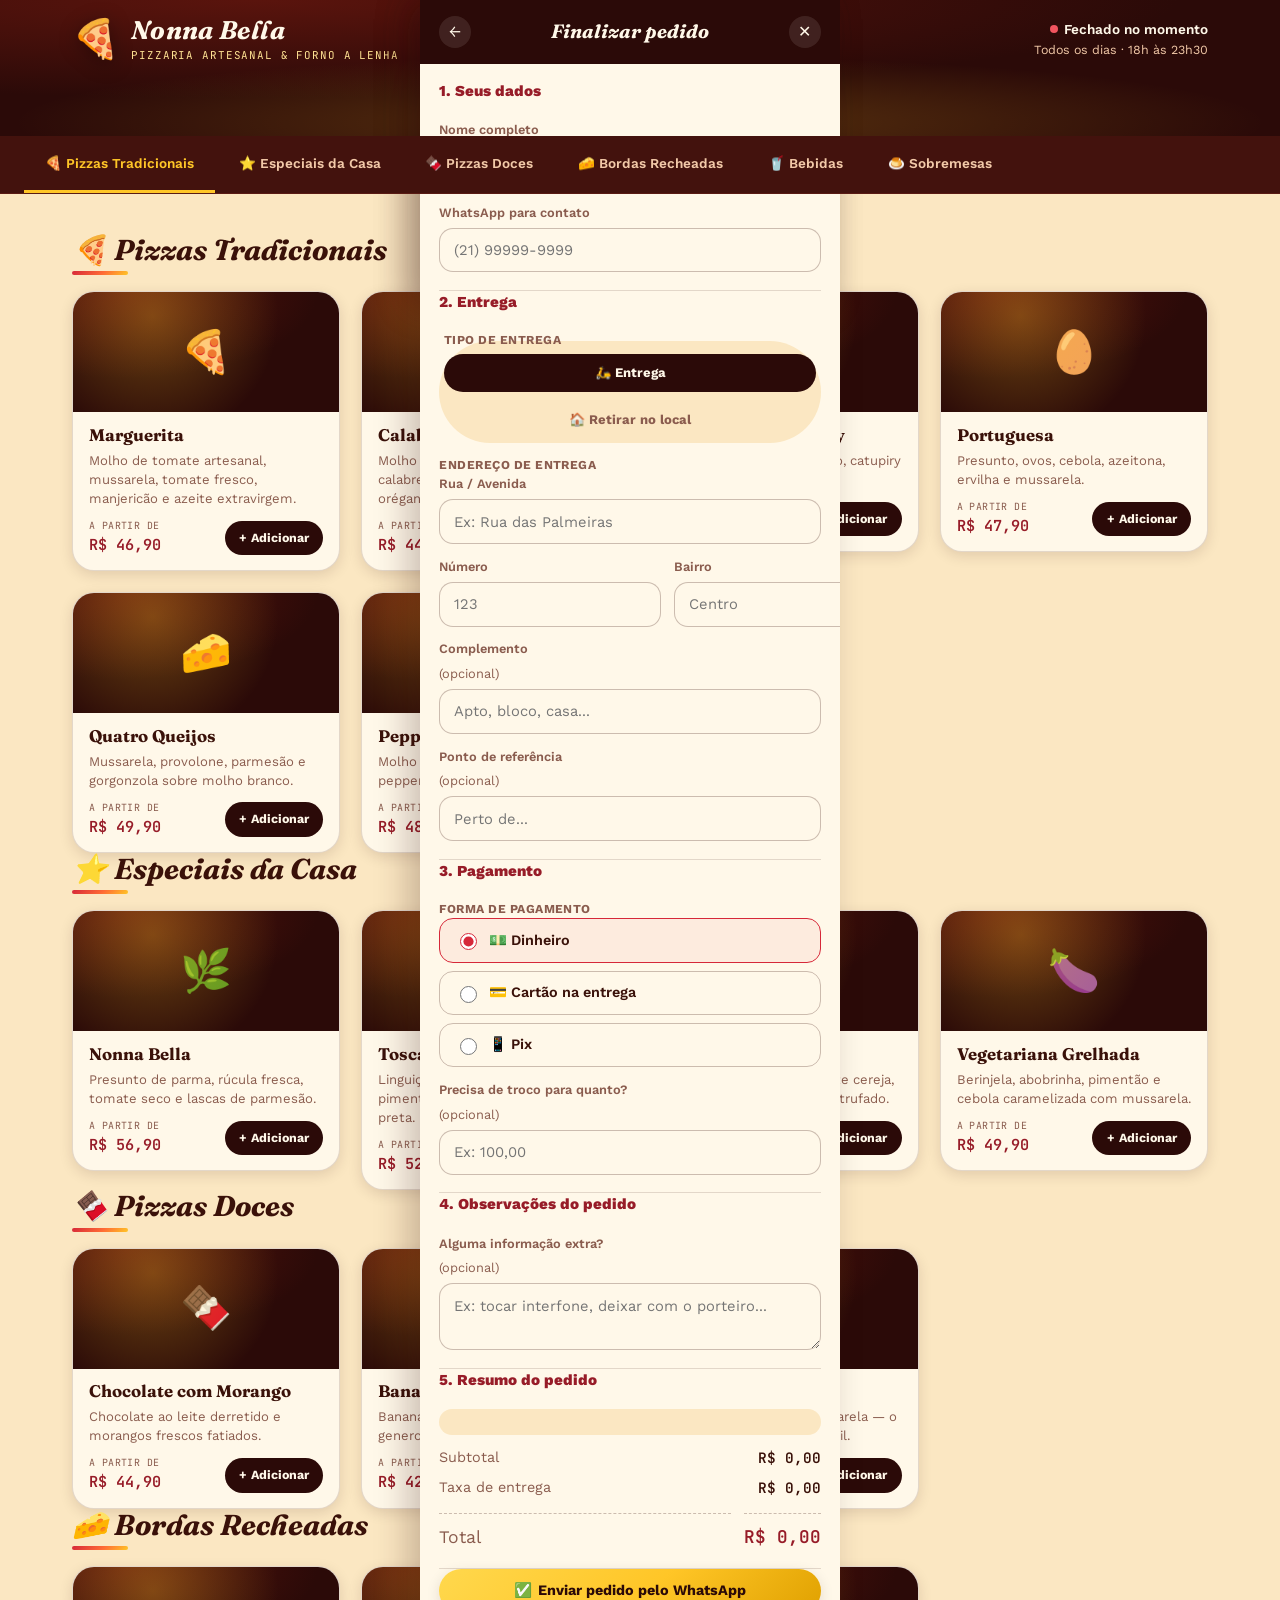
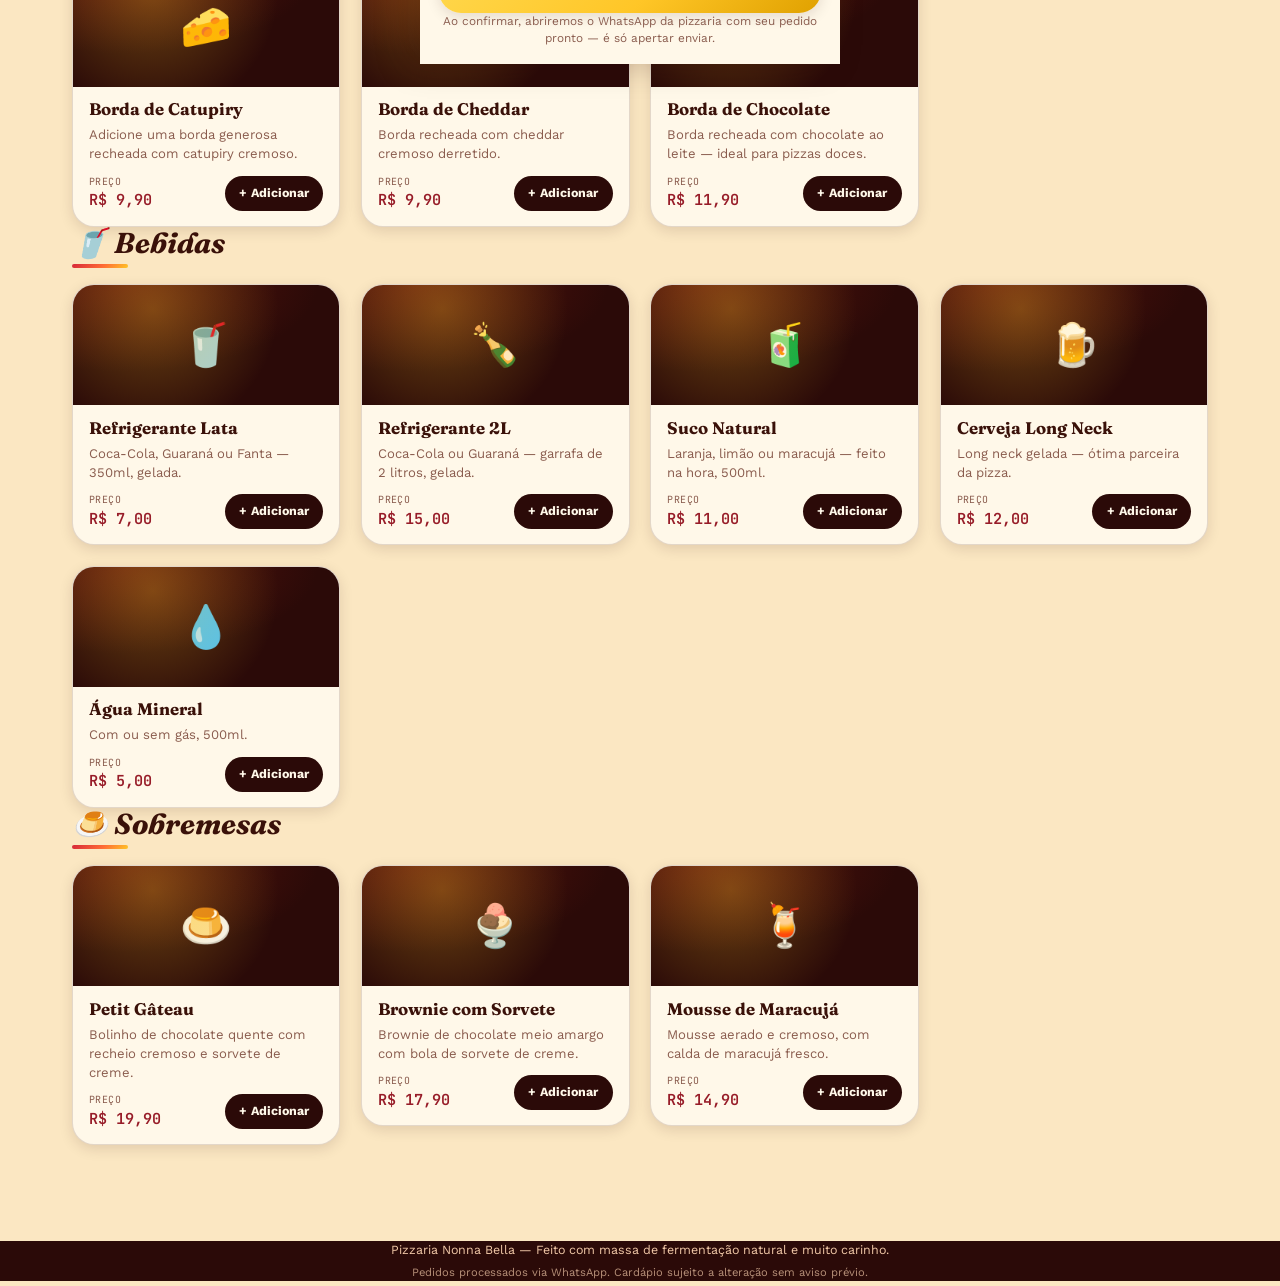
==== commit f125e310: "ajustando bug" ====
--- a/lagoinha.html
+++ b/lagoinha.html
@@ -1,20 +1,21 @@
+<!DOCTYPE html>
 <!DOCTYPE html>
 <html lang="pt-BR">
 <head>
-<meta charset="UTF-8">
-<meta name="viewport" content="width=device-width, initial-scale=1.0, viewport-fit=cover">
-<meta name="theme-color" content="#1E1512">
-<title>Pizzaria Nonna Bella — Cardápio Digital</title>
-<meta name="description" content="Peça sua pizza artesanal favorita e receba no conforto de casa. Cardápio digital com carrinho e finalização direto pelo WhatsApp.">
-
-<link rel="preconnect" href="https://fonts.googleapis.com">
-<link rel="preconnect" href="https://fonts.gstatic.com" crossorigin>
-<link href="https://fonts.googleapis.com/css2?family=Fraunces:ital,opsz,wght@0,9..144,400;0,9..144,600;0,9..144,700;0,9..144,900;1,9..144,500;1,9..144,700&family=Work+Sans:wght@400;500;600;700;800&family=JetBrains+Mono:wght@400;600&display=swap" rel="stylesheet">
-
-<link rel="icon" href="data:image/svg+xml,<svg xmlns=%22http://www.w3.org/2000/svg%22 viewBox=%220 0 100 100%22><text y=%22.9em%22 font-size=%2290%22>🍕</text></svg>">
-
-<link rel="stylesheet" href="style.css">
-<link rel="stylesheet" href="mobile.css">
+  <meta charset="UTF-8">
+  <meta name="viewport" content="width=device-width, initial-scale=1.0, viewport-fit=cover">
+  <meta name="theme-color" content="#2B0A08">
+  <title>Pizzaria Nonna Bella — Cardápio Digital</title>
+  <meta name="description" content="Peça sua pizza artesanal favorita e receba no conforto de casa. Cardápio digital com carrinho e finalização direto pelo WhatsApp.">
+
+  <link rel="preconnect" href="https://fonts.googleapis.com">
+  <link rel="preconnect" href="https://fonts.gstatic.com" crossorigin>
+  <link rel="stylesheet" href="https://fonts.googleapis.com/css2?family=Fraunces:ital,opsz,wght@0,9..144,400;0,9..144,600;0,9..144,700;0,9..144,900;1,9..144,500;1,9..144,700&family=Work+Sans:wght@400;500;600;700;800&family=JetBrains+Mono:wght@400;600&display=swap">
+
+  <link rel="icon" href="data:image/svg+xml,<svg xmlns=%22http://www.w3.org/2000/svg%22 viewBox=%220 0 100 100%22><text y=%22.9em%22 font-size=%2290%22>🍕</text></svg>">
+
+  <link rel="stylesheet" href="style.css">
+  <link rel="stylesheet" href="mobile.css">
 </head>
 <body>
 
@@ -26,10 +27,10 @@
     <div class="cabecalho__conteudo container">
       <div class="cabecalho__marca">
         <span class="cabecalho__logo" aria-hidden="true">🍕</span>
-        <div class="cabecalho__textos">
+        <hgroup class="cabecalho__textos">
           <h1 class="cabecalho__titulo">Nonna Bella</h1>
           <p class="cabecalho__subtitulo">Pizzaria Artesanal &amp; Forno a Lenha</p>
-        </div>
+        </hgroup>
       </div>
 
       <div class="cabecalho__info">
@@ -41,16 +42,16 @@
       </div>
     </div>
 
-    <div class="cabecalho__busca container">
+    <search class="cabecalho__busca container">
       <label class="campo-busca" for="buscaProduto">
         <span class="campo-busca__icone" aria-hidden="true">🔎</span>
         <input type="search" id="buscaProduto" class="campo-busca__input" placeholder="Buscar por sabor, ex: calabresa, chocolate..." autocomplete="off">
       </label>
-    </div>
+    </search>
   </div>
 
   <nav class="navegacao-categorias" id="navCategorias" aria-label="Categorias do cardápio">
-    <!-- gerado via JavaScript -->
+    <!-- lista de categorias gerada via JavaScript -->
   </nav>
 </header>
 
@@ -71,28 +72,31 @@
 </footer>
 
 <!-- ===================== BOTÃO FLUTUANTE DO CARRINHO ===================== -->
-<button class="botao-carrinho-flutuante oculto" id="botaoCarrinhoFlutuante" type="button" aria-label="Abrir carrinho de compras">
+<button type="button" id="botaoCarrinhoFlutuante" class="botao-carrinho-flutuante oculto" aria-label="Abrir carrinho de compras">
   <span class="botao-carrinho-flutuante__icone" aria-hidden="true">🛒</span>
   <span class="botao-carrinho-flutuante__texto">Ver carrinho</span>
   <span class="botao-carrinho-flutuante__contador" id="contadorCarrinho">0</span>
   <span class="botao-carrinho-flutuante__total" id="totalCarrinhoFlutuante">R$ 0,00</span>
 </button>
 
-<!-- ===================== MODAL: DETALHE DO PRODUTO ===================== -->
-<div class="sobreposicao oculto" id="sobreposicaoProduto"></div>
-<section class="modal-produto oculto" id="modalProduto" role="dialog" aria-modal="true" aria-labelledby="modalProdutoTitulo">
-  <button class="modal-produto__fechar" id="fecharModalProduto" type="button" aria-label="Fechar">✕</button>
-
-  <div class="modal-produto__cabecalho">
+<!-- =====================================================================
+     MODAL DE PRODUTO — <dialog> nativo: dá foco automático, bloqueia
+     interação com o fundo, fecha com Esc e já vem com backdrop próprio
+     (::backdrop), sem precisar de uma div de sobreposição separada.
+     ===================================================================== -->
+<dialog id="modalProduto" class="modal-produto" aria-labelledby="modalProdutoTitulo">
+  <button type="button" id="fecharModalProduto" class="modal-produto__fechar" aria-label="Fechar">✕</button>
+
+  <header class="modal-produto__cabecalho">
     <span class="modal-produto__emoji" id="modalProdutoEmoji" aria-hidden="true"></span>
     <h2 class="modal-produto__titulo" id="modalProdutoTitulo"></h2>
     <p class="modal-produto__descricao" id="modalProdutoDescricao"></p>
-  </div>
-
-  <form class="modal-produto__corpo" id="formModalProduto">
-    <fieldset class="modal-produto__secao" id="secaoVariacoes">
+  </header>
+
+  <form id="formModalProduto" class="modal-produto__corpo">
+    <fieldset id="secaoVariacoes" class="modal-produto__secao">
       <legend class="modal-produto__rotulo">Escolha o tamanho</legend>
-      <div class="lista-variacoes" id="listaVariacoes"><!-- gerado via JavaScript --></div>
+      <ul class="lista-variacoes" id="listaVariacoes"><!-- gerado via JavaScript --></ul>
     </fieldset>
 
     <div class="modal-produto__secao">
@@ -100,75 +104,80 @@
       <textarea id="observacaoProduto" class="modal-produto__textarea" placeholder="Ex: sem cebola, caprichar no orégano..." maxlength="140" rows="2"></textarea>
     </div>
 
-    <div class="modal-produto__rodape">
+    <footer class="modal-produto__rodape">
       <div class="controle-quantidade" role="group" aria-label="Quantidade">
-        <button type="button" class="controle-quantidade__botao" id="diminuirQuantidade" aria-label="Diminuir quantidade">−</button>
+        <button type="button" id="diminuirQuantidade" class="controle-quantidade__botao" aria-label="Diminuir quantidade">−</button>
         <span class="controle-quantidade__valor" id="valorQuantidade">1</span>
-        <button type="button" class="controle-quantidade__botao" id="aumentarQuantidade" aria-label="Aumentar quantidade">+</button>
+        <button type="button" id="aumentarQuantidade" class="controle-quantidade__botao" aria-label="Aumentar quantidade">+</button>
       </div>
-      <button type="submit" class="botao botao--primario modal-produto__adicionar" id="botaoAdicionarCarrinho">
+      <button type="submit" id="botaoAdicionarCarrinho" class="botao botao--primario modal-produto__adicionar">
         Adicionar · <span id="precoTotalModal">R$ 0,00</span>
       </button>
-    </div>
+    </footer>
   </form>
-</section>
-
-<!-- ===================== PAINEL: CARRINHO ===================== -->
-<div class="sobreposicao oculto" id="sobreposicaoCarrinho"></div>
-<aside class="painel-lateral" id="painelCarrinho" aria-label="Carrinho de compras">
+</dialog>
+
+<!-- =====================================================================
+     PAINEL: CARRINHO — também um <dialog> nativo (drawer modal).
+     ===================================================================== -->
+<dialog id="painelCarrinho" class="painel-lateral" aria-label="Carrinho de compras">
   <header class="painel-lateral__cabecalho">
     <h2>Seu carrinho</h2>
-    <button class="painel-lateral__fechar" id="fecharCarrinho" type="button" aria-label="Fechar carrinho">✕</button>
+    <button type="button" id="fecharCarrinho" class="painel-lateral__fechar" aria-label="Fechar carrinho">✕</button>
   </header>
 
-  <div class="painel-lateral__corpo" id="listaItensCarrinho">
-    <!-- itens gerados via JavaScript -->
-  </div>
+  <ul class="painel-lateral__corpo" id="listaItensCarrinho"><!-- itens gerados via JavaScript --></ul>
 
   <div class="painel-carrinho__vazio oculto" id="carrinhoVazio">
-    <span aria-hidden="true">🛒</span>
-    <p>Seu carrinho está vazio.</p>
+    <p class="painel-carrinho__vazio-titulo">Seu carrinho está vazio.</p>
     <p class="painel-carrinho__vazio-dica">Adicione uma pizza deliciosa do cardápio!</p>
   </div>
 
   <footer class="painel-lateral__rodape" id="rodapeCarrinho">
-    <div class="linha-resumo">
-      <span>Subtotal</span>
-      <strong id="subtotalCarrinho">R$ 0,00</strong>
-    </div>
+    <dl class="resumo-valores">
+      <dt>Subtotal</dt>
+      <dd id="subtotalCarrinho">R$ 0,00</dd>
+    </dl>
     <p class="painel-lateral__aviso">Taxa de entrega calculada no checkout.</p>
-    <button class="botao botao--primario botao--bloco" id="botaoIrParaCheckout" type="button">
+    <button type="button" id="botaoIrParaCheckout" class="botao botao--primario botao--bloco">
       Continuar para o checkout
     </button>
   </footer>
-</aside>
-
-<!-- ===================== PAINEL: CHECKOUT ===================== -->
-<div class="sobreposicao oculto" id="sobreposicaoCheckout"></div>
-<aside class="painel-lateral painel-lateral--checkout" id="painelCheckout" aria-label="Finalizar pedido">
+</dialog>
+
+<!-- =====================================================================
+     PAINEL: CHECKOUT — <dialog> nativo. Cada etapa do formulário é um
+     <fieldset>/<legend> em vez de div+aria — semântica nativa do HTML
+     para agrupar campos relacionados, sem depender de ARIA manual.
+     ===================================================================== -->
+<dialog id="painelCheckout" class="painel-lateral painel-lateral--checkout" aria-label="Finalizar pedido">
   <header class="painel-lateral__cabecalho">
-    <button class="painel-lateral__voltar" id="voltarParaCarrinho" type="button" aria-label="Voltar ao carrinho">←</button>
+    <button type="button" id="voltarParaCarrinho" class="painel-lateral__voltar" aria-label="Voltar ao carrinho">←</button>
     <h2>Finalizar pedido</h2>
-    <button class="painel-lateral__fechar" id="fecharCheckout" type="button" aria-label="Fechar checkout">✕</button>
+    <button type="button" id="fecharCheckout" class="painel-lateral__fechar" aria-label="Fechar checkout">✕</button>
   </header>
 
-  <form class="painel-lateral__corpo formulario-checkout" id="formCheckout" novalidate>
-
-    <div class="grupo-formulario">
-      <h3 class="grupo-formulario__titulo">1. Seus dados</h3>
+  <form id="formCheckout" class="painel-lateral__corpo formulario-checkout" novalidate>
+
+    <fieldset class="grupo-formulario">
+      <legend class="grupo-formulario__titulo">1. Seus dados</legend>
+
       <label class="campo" for="nomeCliente">
         Nome completo
         <input type="text" id="nomeCliente" name="nomeCliente" required placeholder="Como podemos te chamar?">
       </label>
+
       <label class="campo" for="telefoneCliente">
         WhatsApp para contato
         <input type="tel" id="telefoneCliente" name="telefoneCliente" required placeholder="(21) 99999-9999" inputmode="tel">
       </label>
-    </div>
-
-    <div class="grupo-formulario">
-      <h3 class="grupo-formulario__titulo">2. Entrega</h3>
-      <div class="opcoes-segmentadas" role="radiogroup" aria-label="Tipo de entrega">
+    </fieldset>
+
+    <fieldset class="grupo-formulario">
+      <legend class="grupo-formulario__titulo">2. Entrega</legend>
+
+      <fieldset class="opcoes-segmentadas grupo-formulario__subgrupo">
+        <legend class="grupo-formulario__sublegenda">Tipo de entrega</legend>
         <label class="opcao-segmentada">
           <input type="radio" name="tipoEntrega" value="entrega" checked>
           <span>🛵 Entrega</span>
@@ -177,13 +186,16 @@
           <input type="radio" name="tipoEntrega" value="retirada">
           <span>🏠 Retirar no local</span>
         </label>
-      </div>
-
-      <div id="camposEndereco" class="campos-endereco">
+      </fieldset>
+
+      <fieldset id="camposEndereco" class="campos-endereco grupo-formulario__subgrupo">
+        <legend class="grupo-formulario__sublegenda">Endereço de entrega</legend>
+
         <label class="campo campo--flex-grande" for="ruaEndereco">
           Rua / Avenida
           <input type="text" id="ruaEndereco" name="ruaEndereco" placeholder="Ex: Rua das Palmeiras">
         </label>
+
         <div class="linha-campos">
           <label class="campo" for="numeroEndereco">
             Número
@@ -194,20 +206,24 @@
             <input type="text" id="bairroEndereco" name="bairroEndereco" placeholder="Centro">
           </label>
         </div>
+
         <label class="campo" for="complementoEndereco">
           Complemento <span class="campo__opcional">(opcional)</span>
           <input type="text" id="complementoEndereco" name="complementoEndereco" placeholder="Apto, bloco, casa...">
         </label>
+
         <label class="campo" for="referenciaEndereco">
           Ponto de referência <span class="campo__opcional">(opcional)</span>
           <input type="text" id="referenciaEndereco" name="referenciaEndereco" placeholder="Perto de...">
         </label>
-      </div>
-    </div>
-
-    <div class="grupo-formulario">
-      <h3 class="grupo-formulario__titulo">3. Pagamento</h3>
-      <div class="opcoes-pagamento" role="radiogroup" aria-label="Forma de pagamento">
+      </fieldset>
+    </fieldset>
+
+    <fieldset class="grupo-formulario">
+      <legend class="grupo-formulario__titulo">3. Pagamento</legend>
+
+      <fieldset class="opcoes-pagamento grupo-formulario__subgrupo">
+        <legend class="grupo-formulario__sublegenda">Forma de pagamento</legend>
         <label class="opcao-pagamento">
           <input type="radio" name="formaPagamento" value="dinheiro" checked>
           <span>💵 Dinheiro</span>
@@ -220,7 +236,7 @@
           <input type="radio" name="formaPagamento" value="pix">
           <span>📱 Pix</span>
         </label>
-      </div>
+      </fieldset>
 
       <label class="campo" id="campoTroco" for="trocoPara">
         Precisa de troco para quanto? <span class="campo__opcional">(opcional)</span>
@@ -228,42 +244,50 @@
       </label>
 
       <p class="aviso-pix oculto" id="avisoPix">A chave Pix será informada pela pizzaria na conversa do WhatsApp para você concluir o pagamento.</p>
-    </div>
-
-    <div class="grupo-formulario">
-      <h3 class="grupo-formulario__titulo">4. Observações do pedido</h3>
+    </fieldset>
+
+    <fieldset class="grupo-formulario">
+      <legend class="grupo-formulario__titulo">4. Observações do pedido</legend>
+
       <label class="campo" for="observacoesGerais">
         Alguma informação extra? <span class="campo__opcional">(opcional)</span>
         <textarea id="observacoesGerais" name="observacoesGerais" rows="2" maxlength="200" placeholder="Ex: tocar interfone, deixar com o porteiro..."></textarea>
       </label>
-    </div>
-
-    <div class="grupo-formulario">
-      <h3 class="grupo-formulario__titulo">5. Resumo do pedido</h3>
-      <div class="resumo-pedido" id="resumoPedido"><!-- gerado via JavaScript --></div>
-      <div class="linha-resumo">
-        <span>Subtotal</span>
-        <strong id="resumoSubtotal">R$ 0,00</strong>
-      </div>
-      <div class="linha-resumo" id="linhaTaxaEntrega">
-        <span>Taxa de entrega</span>
-        <strong id="resumoTaxaEntrega">R$ 0,00</strong>
-      </div>
-      <div class="linha-resumo linha-resumo--total">
-        <span>Total</span>
-        <strong id="resumoTotal">R$ 0,00</strong>
-      </div>
-    </div>
-
-    <button type="submit" class="botao botao--whatsapp botao--bloco" id="botaoFinalizarPedido">
+    </fieldset>
+
+    <fieldset class="grupo-formulario">
+      <legend class="grupo-formulario__titulo">5. Resumo do pedido</legend>
+
+      <ul class="resumo-pedido" id="resumoPedido"><!-- itens gerados via JavaScript --></ul>
+
+      <dl class="resumo-valores">
+        <dt>Subtotal</dt>
+        <dd id="resumoSubtotal">R$ 0,00</dd>
+        <dt id="rotuloTaxaEntrega">Taxa de entrega</dt>
+        <dd id="resumoTaxaEntrega">R$ 0,00</dd>
+        <dt class="resumo-valores__total">Total</dt>
+        <dd class="resumo-valores__total" id="resumoTotal">R$ 0,00</dd>
+      </dl>
+    </fieldset>
+
+    <button type="submit" id="botaoFinalizarPedido" class="botao botao--whatsapp botao--bloco">
       <span aria-hidden="true">✅</span> Enviar pedido pelo WhatsApp
     </button>
     <p class="formulario-checkout__aviso">Ao confirmar, abriremos o WhatsApp da pizzaria com seu pedido pronto — é só apertar enviar.</p>
+
+    <a href="#" id="linkManualWhatsapp" class="botao botao--whatsapp botao--bloco oculto" target="_blank" rel="noopener">
+      <span aria-hidden="true">📲</span> Não abriu? Toque aqui para enviar pelo WhatsApp
+    </a>
   </form>
-</aside>
-
-<!-- ===================== TOAST DE FEEDBACK ===================== -->
-<div class="toast" id="toast" role="status" aria-live="polite"></div>
+</dialog>
+
+<!-- =====================================================================
+     TOAST — usa a Popover API nativa (popover="manual") para garantir
+     que a mensagem sempre apareça acima de qualquer <dialog> aberto.
+     Navegadores sem suporte à Popover API recebem um modo de reserva
+     controlado por classe (ver script.js e style.css).
+     ===================================================================== -->
+<div id="toast" class="toast" popover="manual" role="status" aria-live="polite"></div>
 
 <script src="script.js"></script>
 </body>
--- a/style.css
+++ b/style.css
@@ -1,36 +1,50 @@
 /* =========================================================================
    PIZZARIA NONNA BELLA — STYLE.CSS
-   Identidade visual: trattoria noturna / forno a lenha.
+   Identidade visual: vermelho (tomate/fogo) + amarelo (queijo/dourado).
    Este arquivo cuida de: variáveis de design, reset, tipografia,
    cores, sombras, animações e a "pele" (skin) dos componentes.
    O arquivo mobile.css cuida da estrutura/layout responsivo.
+
+   Convenção deste arquivo: uma propriedade por linha, sempre.
    ========================================================================= */
 
 /* -------------------- 1. VARIÁVEIS DE DESIGN -------------------- */
 :root {
-  /* Paleta — forno a lenha à noite */
-  --cor-carvao: #1E1512;          /* fundo principal escuro */
-  --cor-carvao-claro: #2B1F1A;    /* fundo de cartões sobre o escuro */
-  --cor-carvao-borda: #3D2C24;    /* bordas sutis sobre o escuro */
-  --cor-mussarela: #FFF8EC;       /* fundo claro / texto sobre escuro */
-  --cor-mussarela-escura: #F3E7D3;/* fundo levemente creme */
-  --cor-tomate: #D62828;          /* vermelho principal (CTA) */
-  --cor-tomate-escuro: #A31E1E;   /* hover/pressed do vermelho */
-  --cor-manjericao: #4C7A4C;      /* verde secundário (sucesso/whatsapp-ish) */
-  --cor-manjericao-escuro: #375A37;
-  --cor-crosta: #E8A33D;          /* dourado — acentos e brilho do forno */
-  --cor-crosta-clara: #F4C978;
-  --cor-texto: #2B1B17;           /* texto principal sobre fundo claro */
-  --cor-texto-suave: #6B564C;     /* texto secundário sobre fundo claro */
-  --cor-texto-claro: #FFF8EC;     /* texto principal sobre fundo escuro */
-  --cor-texto-claro-suave: #D8C7B8;
-  --cor-borda: rgba(43, 27, 23, 0.12);
-  --cor-borda-forte: rgba(43, 27, 23, 0.22);
-  --cor-sucesso: #4C7A4C;
-  --cor-perigo: #A31E1E;
-
-  --gradiente-brasa: linear-gradient(135deg, var(--cor-tomate) 0%, #F0632C 55%, var(--cor-crosta) 100%);
-  --gradiente-forno: radial-gradient(120% 120% at 20% 0%, #3A2419 0%, var(--cor-carvao) 60%);
+  /* Vermelho — cor principal da marca (molho de tomate / fogo do forno) */
+  --cor-vermelho: #D62839;
+  --cor-vermelho-escuro: #971C28;
+  --cor-vermelho-claro: #F2555F;
+
+  /* Amarelo — cor de destaque (queijo derretido / crosta dourada) */
+  --cor-amarelo: #FFC627;
+  --cor-amarelo-escuro: #C98A00;
+  --cor-amarelo-claro: #FFE293;
+
+  /* Neutras quentes que sustentam a paleta vermelho/amarelo */
+  --cor-creme: #FFF8E9;
+  --cor-creme-escuro: #FBE7C2;
+  --cor-escura: #2B0A08;
+  --cor-escura-clara: #43120D;
+  --cor-escura-borda: #591B14;
+
+  /* Texto */
+  --cor-texto: #3A1109;
+  --cor-texto-suave: #8A5C4E;
+  --cor-texto-claro: #FFF8E9;
+  --cor-texto-claro-suave: #F2C9A8;
+
+  /* Bordas */
+  --cor-borda: rgba(58, 17, 9, 0.14);
+  --cor-borda-forte: rgba(58, 17, 9, 0.26);
+
+  /* Cores de sistema */
+  --cor-perigo: #B0202A;
+  --cor-sucesso: #A66A00;
+
+  /* Gradientes */
+  --gradiente-fogo: linear-gradient(135deg, var(--cor-vermelho) 0%, #FF6B35 55%, var(--cor-amarelo) 100%);
+  --gradiente-dourado: linear-gradient(135deg, #FFD84D 0%, var(--cor-amarelo) 55%, #E0A100 100%);
+  --gradiente-forno: radial-gradient(120% 120% at 20% 0%, #5A140D 0%, var(--cor-escura) 60%);
 
   /* Tipografia */
   --fonte-display: 'Fraunces', Georgia, serif;
@@ -42,37 +56,80 @@
   --raio-md: 14px;
   --raio-lg: 22px;
   --raio-pilula: 999px;
-  --sombra-suave: 0 4px 14px rgba(30, 21, 18, 0.10);
-  --sombra-media: 0 10px 28px rgba(30, 21, 18, 0.16);
-  --sombra-forte: 0 20px 48px rgba(30, 21, 18, 0.30);
+  --sombra-suave: 0 4px 14px rgba(43, 10, 8, 0.12);
+  --sombra-media: 0 10px 28px rgba(43, 10, 8, 0.18);
+  --sombra-forte: 0 20px 48px rgba(43, 10, 8, 0.32);
 
   /* Transições */
   --transicao-rapida: 150ms ease;
   --transicao-media: 260ms cubic-bezier(0.22, 1, 0.36, 1);
 
-  /* Camadas (z-index) */
+  /* Camadas (z-index). Os <dialog> e o toast (popover) não precisam de
+     z-index próprio: o navegador já os renderiza numa camada acima de
+     tudo (o "top layer"), então só sobra o que fica no fluxo normal. */
   --camada-navegacao: 40;
   --camada-flutuante: 50;
-  --camada-sobreposicao: 60;
-  --camada-painel: 70;
-  --camada-modal: 80;
-  --camada-toast: 100;
 }
 
 /* -------------------- 2. RESET -------------------- */
-*, *::before, *::after { box-sizing: border-box; }
-html { -webkit-text-size-adjust: 100%; scroll-behavior: smooth; }
-body, h1, h2, h3, p, figure, blockquote, dl, dd, fieldset { margin: 0; }
-ul, ol { margin: 0; padding: 0; list-style: none; }
-img, picture { max-width: 100%; display: block; }
-input, button, textarea, select { font: inherit; color: inherit; }
-button { cursor: pointer; }
-a { color: inherit; }
-fieldset { border: none; padding: 0; }
+* {
+  box-sizing: border-box;
+}
+html {
+  -webkit-text-size-adjust: 100%;
+  scroll-behavior: smooth;
+}
+body,
+h1,
+h2,
+h3,
+p,
+figure,
+blockquote,
+dl,
+dd,
+fieldset {
+  margin: 0;
+}
+ul,
+ol {
+  margin: 0;
+  padding: 0;
+  list-style: none;
+}
+img,
+picture {
+  max-width: 100%;
+  display: block;
+}
+input,
+button,
+textarea,
+select {
+  font: inherit;
+  color: inherit;
+}
+button {
+  cursor: pointer;
+}
+a {
+  color: inherit;
+}
+fieldset {
+  border: none;
+  padding: 0;
+  min-width: 0;
+}
+legend {
+  padding: 0;
+  width: 100%;
+}
 
 @media (prefers-reduced-motion: reduce) {
-  html { scroll-behavior: auto; }
-  *, *::before, *::after {
+  html {
+    scroll-behavior: auto;
+  }
+  * {
     animation-duration: 0.01ms !important;
     animation-iteration-count: 1 !important;
     transition-duration: 0.01ms !important;
@@ -82,7 +139,7 @@
 /* -------------------- 3. BASE -------------------- */
 body {
   font-family: var(--fonte-corpo);
-  background: var(--cor-mussarela-escura);
+  background: var(--cor-creme-escuro);
   color: var(--cor-texto);
   line-height: 1.5;
   -webkit-font-smoothing: antialiased;
@@ -92,27 +149,33 @@
   position: absolute;
   left: -999px;
   top: 0;
-  background: var(--cor-crosta);
-  color: var(--cor-texto);
+  background: var(--cor-amarelo);
+  color: var(--cor-escura);
   padding: 0.75rem 1.25rem;
-  z-index: var(--camada-toast);
   border-radius: 0 0 var(--raio-sm) 0;
-  font-weight: 600;
-}
-.pular-para-conteudo:focus { left: 0; }
+  font-weight: 700;
+  z-index: 999;
+}
+.pular-para-conteudo:focus {
+  left: 0;
+}
 
 :focus-visible {
-  outline: 3px solid var(--cor-crosta);
+  outline: 3px solid var(--cor-amarelo);
   outline-offset: 2px;
 }
 
-h1, h2, h3 {
+h1,
+h2,
+h3 {
   font-family: var(--fonte-display);
   font-weight: 700;
   line-height: 1.1;
 }
 
-.oculto { display: none !important; }
+.oculto {
+  display: none !important;
+}
 
 /* -------------------- 4. CABEÇALHO -------------------- */
 .cabecalho__faixa-superior {
@@ -126,14 +189,20 @@
   position: absolute;
   inset: auto -20% -60% -20%;
   height: 140%;
-  background: radial-gradient(closest-side, rgba(232, 163, 61, 0.25), transparent 70%);
+  background: radial-gradient(closest-side, rgba(255, 198, 39, 0.22), transparent 70%);
   pointer-events: none;
 }
 
 .cabecalho__logo {
   font-size: 2.4rem;
-  filter: drop-shadow(0 4px 10px rgba(0,0,0,0.35));
   line-height: 1;
+  filter: drop-shadow(0 4px 10px rgba(0, 0, 0, 0.35));
+}
+
+.cabecalho__textos {
+  display: flex;
+  flex-direction: column;
+  gap: 0.15rem;
 }
 
 .cabecalho__titulo {
@@ -148,8 +217,7 @@
   font-size: 0.68rem;
   letter-spacing: 0.08em;
   text-transform: uppercase;
-  color: var(--cor-crosta-clara);
-  margin-top: 0.15rem;
+  color: var(--cor-amarelo-claro);
 }
 
 .cabecalho__status {
@@ -164,38 +232,50 @@
   width: 8px;
   height: 8px;
   border-radius: 50%;
-  background: var(--cor-manjericao);
-  box-shadow: 0 0 0 0 rgba(76, 122, 76, 0.6);
+  background: var(--cor-amarelo);
+  box-shadow: 0 0 0 0 rgba(255, 198, 39, 0.6);
   animation: pulsar-status 2s infinite;
 }
-.cabecalho__status--fechado .cabecalho__ponto-status { background: var(--cor-tomate); }
+.cabecalho__status--fechado .cabecalho__ponto-status {
+  background: var(--cor-vermelho-claro);
+  animation: none;
+  box-shadow: none;
+}
 @keyframes pulsar-status {
-  0% { box-shadow: 0 0 0 0 rgba(76, 122, 76, 0.55); }
-  70% { box-shadow: 0 0 0 7px rgba(76, 122, 76, 0); }
-  100% { box-shadow: 0 0 0 0 rgba(76, 122, 76, 0); }
+  0% {
+    box-shadow: 0 0 0 0 rgba(255, 198, 39, 0.55);
+  }
+  70% {
+    box-shadow: 0 0 0 7px rgba(255, 198, 39, 0);
+  }
+  100% {
+    box-shadow: 0 0 0 0 rgba(255, 198, 39, 0);
+  }
 }
 
 .cabecalho__horario {
   font-size: 0.78rem;
   color: var(--cor-texto-claro-suave);
-  margin-top: 0.15rem;
 }
 
 .campo-busca {
   display: flex;
   align-items: center;
   gap: 0.6rem;
-  background: rgba(255, 248, 236, 0.08);
-  border: 1px solid rgba(255, 248, 236, 0.18);
+  background: rgba(255, 248, 233, 0.08);
+  border: 1px solid rgba(255, 248, 233, 0.18);
   border-radius: var(--raio-pilula);
   padding: 0.65rem 1rem;
   transition: border-color var(--transicao-rapida), background var(--transicao-rapida);
 }
 .campo-busca:focus-within {
-  border-color: var(--cor-crosta);
-  background: rgba(255, 248, 236, 0.12);
-}
-.campo-busca__icone { font-size: 0.95rem; opacity: 0.8; }
+  border-color: var(--cor-amarelo);
+  background: rgba(255, 248, 233, 0.12);
+}
+.campo-busca__icone {
+  font-size: 0.95rem;
+  opacity: 0.8;
+}
 .campo-busca__input {
   background: transparent;
   border: none;
@@ -204,14 +284,24 @@
   width: 100%;
   font-size: 0.92rem;
 }
-.campo-busca__input::placeholder { color: var(--cor-texto-claro-suave); }
+.campo-busca__input::placeholder {
+  color: var(--cor-texto-claro-suave);
+}
 
 .navegacao-categorias {
-  background: var(--cor-carvao-claro);
-  border-bottom: 1px solid var(--cor-carvao-borda);
+  background: var(--cor-escura-clara);
+  border-bottom: 1px solid var(--cor-escura-borda);
   position: sticky;
   top: 0;
   z-index: var(--camada-navegacao);
+}
+.navegacao-categorias__lista {
+  display: flex;
+  overflow-x: auto;
+  scrollbar-width: none;
+}
+.navegacao-categorias__lista::-webkit-scrollbar {
+  display: none;
 }
 .navegacao-categorias__botao {
   background: transparent;
@@ -224,10 +314,12 @@
   border-bottom: 3px solid transparent;
   transition: color var(--transicao-rapida), border-color var(--transicao-rapida);
 }
-.navegacao-categorias__botao:hover { color: var(--cor-texto-claro); }
+.navegacao-categorias__botao:hover {
+  color: var(--cor-texto-claro);
+}
 .navegacao-categorias__botao[aria-current="true"] {
-  color: var(--cor-crosta-clara);
-  border-bottom-color: var(--cor-crosta);
+  color: var(--cor-amarelo);
+  border-bottom-color: var(--cor-amarelo);
 }
 
 /* -------------------- 5. SEÇÕES DE CATEGORIA -------------------- */
@@ -246,12 +338,12 @@
   width: 56px;
   height: 4px;
   border-radius: var(--raio-pilula);
-  background: var(--gradiente-brasa);
+  background: var(--gradiente-fogo);
 }
 
 /* -------------------- 6. CARTÃO DE PRODUTO -------------------- */
 .cartao-produto {
-  background: var(--cor-mussarela);
+  background: var(--cor-creme);
   border: 1px solid var(--cor-borda);
   border-radius: var(--raio-lg);
   box-shadow: var(--sombra-suave);
@@ -274,7 +366,7 @@
   content: "";
   position: absolute;
   inset: 0;
-  background: radial-gradient(circle at 30% 20%, rgba(232,163,61,0.35), transparent 60%);
+  background: radial-gradient(circle at 30% 20%, rgba(255, 198, 39, 0.3), transparent 60%);
 }
 .cartao-produto__nome {
   font-size: 1.05rem;
@@ -294,7 +386,7 @@
   font-family: var(--fonte-mono);
   font-weight: 600;
   font-size: 0.95rem;
-  color: var(--cor-tomate-escuro);
+  color: var(--cor-vermelho-escuro);
 }
 .cartao-produto__preco span {
   display: block;
@@ -318,44 +410,60 @@
   gap: 0.4rem;
   transition: transform var(--transicao-rapida), box-shadow var(--transicao-rapida), background var(--transicao-rapida);
 }
-.botao:active { transform: scale(0.97); }
+.botao:active {
+  transform: scale(0.97);
+}
 
 .botao--primario {
-  background: var(--gradiente-brasa);
-  color: var(--cor-mussarela);
+  background: var(--gradiente-fogo);
+  color: var(--cor-creme);
   box-shadow: var(--sombra-suave);
 }
-.botao--primario:hover { box-shadow: var(--sombra-media); }
+.botao--primario:hover {
+  box-shadow: var(--sombra-media);
+}
 
 .botao--secundario {
-  background: var(--cor-mussarela);
-  color: var(--cor-tomate-escuro);
-  border: 1.5px solid var(--cor-tomate);
-}
-
+  background: var(--cor-creme);
+  color: var(--cor-vermelho-escuro);
+  border: 1.5px solid var(--cor-vermelho);
+}
+
+/* O botão de finalizar pedido usa o gradiente dourado (em vez do
+   verde do WhatsApp) para se manter 100% dentro da paleta vermelho
+   e amarelo do site, com texto escuro para bom contraste sobre o
+   amarelo. Também é, de propósito, visualmente diferente do botão
+   "Adicionar"/"Continuar" (vermelho): é a ação final, então precisa
+   se destacar como um "ponto alto" dourado dentro da página. */
 .botao--whatsapp {
-  background: var(--cor-manjericao);
-  color: var(--cor-mussarela);
+  background: var(--gradiente-dourado);
+  color: var(--cor-escura);
   box-shadow: var(--sombra-suave);
 }
-.botao--whatsapp:hover { background: var(--cor-manjericao-escuro); }
+.botao--whatsapp:hover {
+  box-shadow: var(--sombra-media);
+}
 
 .botao--adicionar-cartao {
-  background: var(--cor-carvao);
-  color: var(--cor-mussarela);
+  background: var(--cor-escura);
+  color: var(--cor-creme);
   font-size: 0.78rem;
   padding: 0.5rem 0.9rem;
 }
-.botao--adicionar-cartao:hover { background: var(--cor-tomate-escuro); }
-
-.botao--bloco { width: 100%; }
+.botao--adicionar-cartao:hover {
+  background: var(--cor-vermelho-escuro);
+}
+
+.botao--bloco {
+  width: 100%;
+}
 
 /* -------------------- 8. BOTÃO FLUTUANTE CARRINHO -------------------- */
 .botao-carrinho-flutuante {
   position: fixed;
   z-index: var(--camada-flutuante);
-  background: var(--cor-carvao);
-  color: var(--cor-mussarela);
+  background: var(--cor-escura);
+  color: var(--cor-creme);
   border: none;
   border-radius: var(--raio-pilula);
   box-shadow: var(--sombra-forte);
@@ -366,12 +474,15 @@
   font-weight: 700;
   animation: entrar-flutuante var(--transicao-media);
 }
-.botao-carrinho-flutuante:hover { background: #33221B; }
+.botao-carrinho-flutuante:hover {
+  background: var(--cor-escura-clara);
+}
 .botao-carrinho-flutuante__contador {
-  background: var(--cor-tomate);
-  color: #fff;
+  background: var(--cor-amarelo);
+  color: var(--cor-escura);
   font-family: var(--fonte-mono);
   font-size: 0.72rem;
+  font-weight: 700;
   min-width: 20px;
   height: 20px;
   border-radius: 50%;
@@ -382,32 +493,47 @@
 }
 .botao-carrinho-flutuante__total {
   font-family: var(--fonte-mono);
-  color: var(--cor-crosta-clara);
+  color: var(--cor-amarelo-claro);
   font-size: 0.85rem;
 }
 @keyframes entrar-flutuante {
-  from { transform: translateY(20px); opacity: 0; }
-  to { transform: translateY(0); opacity: 1; }
-}
-
-/* -------------------- 9. SOBREPOSIÇÃO (overlay) -------------------- */
-.sobreposicao {
-  position: fixed;
-  inset: 0;
-  background: rgba(20, 13, 11, 0.55);
+  from {
+    transform: translateY(20px);
+    opacity: 0;
+  }
+  to {
+    transform: translateY(0);
+    opacity: 1;
+  }
+}
+
+/* -------------------- 9. <DIALOG> — MODAL, CARRINHO E CHECKOUT --------------------
+   Usamos o elemento <dialog> nativo (showModal()/close() no script.js) em
+   vez de divs de overlay controladas manualmente. Vantagens diretas:
+   - foco automático e "trap" de foco dentro do diálogo;
+   - Esc fecha sozinho, sem precisarmos escutar keydown manualmente;
+   - a camada escura de fundo vem de graça via ::backdrop, sem precisar
+     de uma div extra para isso;
+   - o navegador desenha tudo numa camada acima do resto da página
+     (o "top layer"), então não há briga de z-index possível aqui. */
+.modal-produto::backdrop,
+.painel-lateral::backdrop {
+  background: rgba(43, 10, 8, 0.6);
   backdrop-filter: blur(2px);
-  z-index: var(--camada-sobreposicao);
-  animation: aparecer-sobreposicao var(--transicao-media);
-}
-@keyframes aparecer-sobreposicao { from { opacity: 0; } to { opacity: 1; } }
+}
 
 /* -------------------- 10. MODAL DE PRODUTO -------------------- */
 .modal-produto {
   position: fixed;
-  z-index: var(--camada-modal);
-  background: var(--cor-mussarela);
+  background: var(--cor-creme);
+  color: inherit;
+  border: none;
   box-shadow: var(--sombra-forte);
   overflow-y: auto;
+  padding: 0;
+  margin: 0;
+  max-width: none;
+  max-height: none;
 }
 .modal-produto__fechar {
   position: absolute;
@@ -417,18 +543,23 @@
   height: 34px;
   border-radius: 50%;
   border: none;
-  background: rgba(43,27,23,0.08);
+  background: rgba(58, 17, 9, 0.08);
   font-size: 1rem;
   z-index: 2;
 }
-.modal-produto__fechar:hover { background: rgba(43,27,23,0.16); }
+.modal-produto__fechar:hover {
+  background: rgba(58, 17, 9, 0.16);
+}
 
 .modal-produto__cabecalho {
   background: var(--gradiente-forno);
   color: var(--cor-texto-claro);
   text-align: center;
 }
-.modal-produto__emoji { font-size: 3rem; display: block; }
+.modal-produto__emoji {
+  font-size: 3rem;
+  display: block;
+}
 .modal-produto__titulo {
   font-style: italic;
   color: var(--cor-texto-claro);
@@ -448,8 +579,12 @@
   display: block;
 }
 
-.lista-variacoes { display: flex; flex-direction: column; gap: 0.6rem; }
-.opcao-variacao {
+.lista-variacoes {
+  display: flex;
+  flex-direction: column;
+  gap: 0.6rem;
+}
+.opcao-variacao__rotulo {
   display: flex;
   align-items: center;
   justify-content: space-between;
@@ -459,14 +594,29 @@
   cursor: pointer;
   transition: border-color var(--transicao-rapida), background var(--transicao-rapida);
 }
-.opcao-variacao:has(input:checked) {
-  border-color: var(--cor-tomate);
-  background: rgba(214, 40, 40, 0.06);
-}
-.opcao-variacao__nome { font-weight: 600; font-size: 0.92rem; }
-.opcao-variacao__preco { font-family: var(--fonte-mono); font-weight: 600; color: var(--cor-tomate-escuro); }
-.opcao-variacao input { accent-color: var(--cor-tomate); width: 18px; height: 18px; }
-.opcao-variacao__linha-esquerda { display: flex; align-items: center; gap: 0.6rem; }
+.opcao-variacao__rotulo:has(input:checked) {
+  border-color: var(--cor-vermelho);
+  background: rgba(214, 40, 57, 0.06);
+}
+.opcao-variacao__linha-esquerda {
+  display: flex;
+  align-items: center;
+  gap: 0.6rem;
+}
+.opcao-variacao__nome {
+  font-weight: 600;
+  font-size: 0.92rem;
+}
+.opcao-variacao__preco {
+  font-family: var(--fonte-mono);
+  font-weight: 600;
+  color: var(--cor-vermelho-escuro);
+}
+.opcao-variacao__rotulo input {
+  accent-color: var(--cor-vermelho);
+  width: 18px;
+  height: 18px;
+}
 
 .modal-produto__textarea {
   width: 100%;
@@ -477,13 +627,16 @@
   font-size: 0.9rem;
   resize: vertical;
 }
-.modal-produto__textarea:focus { border-color: var(--cor-tomate); outline: none; }
+.modal-produto__textarea:focus {
+  border-color: var(--cor-vermelho);
+  outline: none;
+}
 
 .controle-quantidade {
   display: flex;
   align-items: center;
   gap: 0.9rem;
-  background: var(--cor-mussarela-escura);
+  background: var(--cor-creme-escuro);
   border-radius: var(--raio-pilula);
   padding: 0.35rem 0.5rem;
 }
@@ -492,13 +645,15 @@
   height: 34px;
   border-radius: 50%;
   border: none;
-  background: var(--cor-carvao);
-  color: var(--cor-mussarela);
+  background: var(--cor-escura);
+  color: var(--cor-creme);
   font-size: 1.1rem;
   font-weight: 700;
   line-height: 1;
 }
-.controle-quantidade__botao:hover { background: var(--cor-tomate-escuro); }
+.controle-quantidade__botao:hover {
+  background: var(--cor-vermelho-escuro);
+}
 .controle-quantidade__valor {
   font-family: var(--fonte-mono);
   font-weight: 700;
@@ -506,39 +661,51 @@
   text-align: center;
 }
 
-/* -------------------- 11. PAINÉIS LATERAIS (carrinho/checkout) -------------------- */
+/* -------------------- 11. PAINÉIS (carrinho/checkout) -------------------- */
 .painel-lateral {
   position: fixed;
-  z-index: var(--camada-painel);
-  background: var(--cor-mussarela);
+  background: var(--cor-creme);
+  color: inherit;
   display: flex;
   flex-direction: column;
   box-shadow: var(--sombra-forte);
+  border: none;
+  padding: 0;
+  margin: 0;
+  max-width: none;
+  max-height: none;
 }
 .painel-lateral__cabecalho {
   display: flex;
   align-items: center;
   justify-content: space-between;
-  background: var(--cor-carvao);
-  color: var(--cor-mussarela);
+  background: var(--cor-escura);
+  color: var(--cor-creme);
 }
 .painel-lateral__cabecalho h2 {
   font-style: italic;
   font-size: 1.2rem;
-  color: var(--cor-mussarela);
-}
-.painel-lateral__fechar, .painel-lateral__voltar {
-  background: rgba(255,248,236,0.1);
-  border: none;
-  color: var(--cor-mussarela);
+  color: var(--cor-creme);
+}
+.painel-lateral__fechar,
+.painel-lateral__voltar {
+  background: rgba(255, 248, 233, 0.1);
+  border: none;
+  color: var(--cor-creme);
   width: 32px;
   height: 32px;
   border-radius: 50%;
   font-size: 1rem;
 }
-.painel-lateral__fechar:hover, .painel-lateral__voltar:hover { background: rgba(255,248,236,0.2); }
-
-.painel-lateral__corpo { flex: 1; overflow-y: auto; }
+.painel-lateral__fechar:hover,
+.painel-lateral__voltar:hover {
+  background: rgba(255, 248, 233, 0.2);
+}
+
+.painel-lateral__corpo {
+  flex: 1;
+  overflow-y: auto;
+}
 
 .item-carrinho {
   display: grid;
@@ -549,7 +716,7 @@
 }
 .item-carrinho__emoji {
   font-size: 1.6rem;
-  background: var(--cor-mussarela-escura);
+  background: var(--cor-creme-escuro);
   border-radius: var(--raio-sm);
   width: 44px;
   height: 44px;
@@ -557,17 +724,28 @@
   align-items: center;
   justify-content: center;
 }
-.item-carrinho__nome { font-weight: 700; font-size: 0.92rem; }
-.item-carrinho__variacao { font-size: 0.78rem; color: var(--cor-texto-suave); }
+.item-carrinho__nome {
+  font-weight: 700;
+  font-size: 0.92rem;
+}
+.item-carrinho__variacao {
+  font-size: 0.78rem;
+  color: var(--cor-texto-suave);
+}
 .item-carrinho__obs {
   font-size: 0.76rem;
-  color: var(--cor-manjericao-escuro);
-  background: rgba(76,122,76,0.08);
+  color: var(--cor-amarelo-escuro);
+  background: rgba(255, 198, 39, 0.14);
   border-radius: var(--raio-sm);
   padding: 0.2rem 0.5rem;
   display: inline-block;
 }
-.item-carrinho__preco { font-family: var(--fonte-mono); font-weight: 700; font-size: 0.88rem; white-space: nowrap; }
+.item-carrinho__preco {
+  font-family: var(--fonte-mono);
+  font-weight: 700;
+  font-size: 0.88rem;
+  white-space: nowrap;
+}
 .item-carrinho__remover {
   background: none;
   border: none;
@@ -586,49 +764,97 @@
   height: 24px;
   border-radius: 50%;
   border: 1px solid var(--cor-borda-forte);
-  background: var(--cor-mussarela);
+  background: var(--cor-creme);
   font-weight: 700;
   line-height: 1;
   font-size: 0.85rem;
 }
-.item-carrinho__controle span { font-family: var(--fonte-mono); font-weight: 700; min-width: 1.2rem; text-align: center; }
+.item-carrinho__controle span {
+  font-family: var(--fonte-mono);
+  font-weight: 700;
+  min-width: 1.2rem;
+  text-align: center;
+}
 
 .painel-carrinho__vazio {
   text-align: center;
   color: var(--cor-texto-suave);
   padding: 3rem 1.5rem;
 }
-.painel-carrinho__vazio span { font-size: 2.6rem; display: block; margin-bottom: 0.6rem; }
-.painel-carrinho__vazio-dica { font-size: 0.82rem; }
+.painel-carrinho__vazio::before {
+  content: "🛒";
+  font-size: 2.6rem;
+  display: block;
+  margin-bottom: 0.6rem;
+}
+.painel-carrinho__vazio-dica {
+  font-size: 0.82rem;
+}
 
 .painel-lateral__rodape {
   border-top: 1px solid var(--cor-borda);
-  background: var(--cor-mussarela);
-}
-.linha-resumo {
-  display: flex;
-  align-items: center;
-  justify-content: space-between;
+  background: var(--cor-creme);
+}
+
+/* Pares rótulo/valor (subtotal, taxa, total) usando <dl>: o CSS Grid de
+   2 colunas coloca cada <dt> seguido do seu <dd> automaticamente na
+   mesma linha, sem precisar de uma div "linha" envolvendo os dois. */
+.resumo-valores {
+  display: grid;
+  grid-template-columns: 1fr auto;
+  gap: 0.5rem 0.8rem;
   font-size: 0.9rem;
 }
-.linha-resumo strong { font-family: var(--fonte-mono); }
-.linha-resumo--total {
+.resumo-valores dt {
+  font-weight: 400;
+  color: var(--cor-texto-suave);
+}
+.resumo-valores dd {
+  font-family: var(--fonte-mono);
+  font-weight: 600;
+  text-align: right;
+}
+.resumo-valores__total {
   font-size: 1.1rem;
+  font-weight: 800;
   border-top: 1px dashed var(--cor-borda-forte);
   padding-top: 0.6rem;
   margin-top: 0.4rem;
-}
-.linha-resumo--total strong { color: var(--cor-tomate-escuro); }
-.painel-lateral__aviso { font-size: 0.75rem; color: var(--cor-texto-suave); }
+  color: var(--cor-vermelho-escuro);
+}
+.painel-lateral__aviso {
+  font-size: 0.75rem;
+  color: var(--cor-texto-suave);
+}
 
 /* -------------------- 12. FORMULÁRIO DE CHECKOUT -------------------- */
-.grupo-formulario { border-bottom: 1px solid var(--cor-borda); }
+.grupo-formulario {
+  display: flex;
+  flex-direction: column;
+  gap: 0.8rem;
+  border-bottom: 1px solid var(--cor-borda);
+}
 .grupo-formulario__titulo {
   font-family: var(--fonte-corpo);
   font-weight: 800;
   font-size: 0.95rem;
-  color: var(--cor-tomate-escuro);
-}
+  color: var(--cor-vermelho-escuro);
+  display: block;
+}
+.grupo-formulario__subgrupo {
+  display: flex;
+  flex-direction: column;
+  gap: 0.6rem;
+}
+.grupo-formulario__sublegenda {
+  font-weight: 700;
+  font-size: 0.76rem;
+  text-transform: uppercase;
+  letter-spacing: 0.04em;
+  color: var(--cor-texto-suave);
+  display: block;
+}
+
 .campo {
   display: flex;
   flex-direction: column;
@@ -637,26 +863,40 @@
   font-weight: 600;
   color: var(--cor-texto-suave);
 }
-.campo__opcional { font-weight: 400; text-transform: none; }
-.campo input, .campo textarea {
+.campo__opcional {
+  font-weight: 400;
+  text-transform: none;
+}
+.campo input,
+.campo textarea {
   border: 1.5px solid var(--cor-borda-forte);
   border-radius: var(--raio-md);
   padding: 0.65rem 0.85rem;
   font-size: 0.92rem;
   color: var(--cor-texto);
   font-weight: 400;
-  background: var(--cor-mussarela);
-}
-.campo input:focus, .campo textarea:focus { border-color: var(--cor-tomate); outline: none; }
-.campo input:invalid:not(:placeholder-shown) { border-color: var(--cor-perigo); }
+  background: var(--cor-creme);
+}
+.campo input:focus,
+.campo textarea:focus {
+  border-color: var(--cor-vermelho);
+  outline: none;
+}
+.campo input:invalid:not(:placeholder-shown) {
+  border-color: var(--cor-perigo);
+}
 
 .opcoes-segmentadas {
   display: flex;
-  background: var(--cor-mussarela-escura);
+  background: var(--cor-creme-escuro);
   border-radius: var(--raio-pilula);
   padding: 0.3rem;
 }
-.opcao-segmentada { flex: 1; text-align: center; position: relative; }
+.opcao-segmentada {
+  flex: 1;
+  text-align: center;
+  position: relative;
+}
 .opcao-segmentada input {
   position: absolute;
   opacity: 0;
@@ -675,11 +915,15 @@
   transition: background var(--transicao-rapida), color var(--transicao-rapida);
 }
 .opcao-segmentada:has(input:checked) span {
-  background: var(--cor-carvao);
-  color: var(--cor-mussarela);
-}
-
-.opcoes-pagamento { display: flex; flex-direction: column; gap: 0.5rem; }
+  background: var(--cor-escura);
+  color: var(--cor-creme);
+}
+
+.opcoes-pagamento {
+  display: flex;
+  flex-direction: column;
+  gap: 0.5rem;
+}
 .opcao-pagamento {
   display: flex;
   align-items: center;
@@ -692,30 +936,38 @@
   cursor: pointer;
 }
 .opcao-pagamento:has(input:checked) {
-  border-color: var(--cor-tomate);
-  background: rgba(214, 40, 40, 0.06);
-}
-.opcao-pagamento input { accent-color: var(--cor-tomate); width: 17px; height: 17px; }
+  border-color: var(--cor-vermelho);
+  background: rgba(214, 40, 57, 0.06);
+}
+.opcao-pagamento input {
+  accent-color: var(--cor-vermelho);
+  width: 17px;
+  height: 17px;
+}
 
 .aviso-pix {
   font-size: 0.78rem;
-  color: var(--cor-manjericao-escuro);
-  background: rgba(76,122,76,0.08);
+  color: var(--cor-amarelo-escuro);
+  background: rgba(255, 198, 39, 0.14);
   border-radius: var(--raio-sm);
   padding: 0.5rem 0.7rem;
 }
 
-.resumo-pedido {
-  display: flex;
-  flex-direction: column;
-  gap: 0.35rem;
-  background: var(--cor-mussarela-escura);
-  border-radius: var(--raio-md);
+.resumo-pedido__item {
+  display: flex;
+  justify-content: space-between;
+  gap: 0.5rem;
   font-size: 0.82rem;
-}
-.resumo-pedido__linha { display: flex; justify-content: space-between; gap: 0.5rem; }
-.resumo-pedido__nome { color: var(--cor-texto); }
-.resumo-pedido__preco { font-family: var(--fonte-mono); color: var(--cor-texto-suave); white-space: nowrap; }
+  padding-block: 0.15rem;
+}
+.resumo-pedido__nome {
+  color: var(--cor-texto);
+}
+.resumo-pedido__preco {
+  font-family: var(--fonte-mono);
+  color: var(--cor-texto-suave);
+  white-space: nowrap;
+}
 
 .formulario-checkout__aviso {
   font-size: 0.74rem;
@@ -723,37 +975,63 @@
   text-align: center;
 }
 
-/* -------------------- 13. TOAST -------------------- */
+/* -------------------- 13. TOAST (Popover API) --------------------
+   O toast usa popover="manual" no HTML e showPopover()/hidePopover()
+   no script.js. Isso garante que a mensagem apareça acima de qualquer
+   <dialog> aberto (ambos usam o "top layer" do navegador, e o mais
+   recente a ser exibido fica por cima). Navegadores muito antigos, sem
+   suporte à Popover API, caem no modo de reserva via classe
+   ".toast--visivel" (ver script.js). */
 .toast {
   position: fixed;
   left: 50%;
   bottom: 1.2rem;
-  transform: translate(-50%, 120%);
-  background: var(--cor-carvao);
-  color: var(--cor-mussarela);
+  margin: 0;
+  border: none;
+  background: var(--cor-escura);
+  color: var(--cor-creme);
   padding: 0.8rem 1.4rem;
   border-radius: var(--raio-pilula);
   font-size: 0.85rem;
   font-weight: 600;
   box-shadow: var(--sombra-forte);
-  z-index: var(--camada-toast);
-  transition: transform var(--transicao-media);
   max-width: 90vw;
   text-align: center;
-}
-.toast.toast--visivel { transform: translate(-50%, 0); }
-.toast.toast--erro { background: var(--cor-perigo); }
-.toast.toast--sucesso { background: var(--cor-manjericao-escuro); }
+  transform: translate(-50%, 120%);
+}
+.toast:popover-open,
+.toast.toast--visivel {
+  animation: subir-toast var(--transicao-media) forwards;
+}
+@keyframes subir-toast {
+  from {
+    transform: translate(-50%, 120%);
+  }
+  to {
+    transform: translate(-50%, 0);
+  }
+}
+.toast--erro {
+  background: var(--cor-perigo);
+}
+.toast--sucesso {
+  background: var(--cor-sucesso);
+}
 
 /* -------------------- 14. RODAPÉ -------------------- */
 .rodape {
-  background: var(--cor-carvao);
+  background: var(--cor-escura);
   color: var(--cor-texto-claro-suave);
   text-align: center;
   font-size: 0.78rem;
 }
-.rodape p { margin-bottom: 0.3rem; }
-.rodape__legal { opacity: 0.7; font-size: 0.7rem; }
+.rodape p {
+  margin-bottom: 0.3rem;
+}
+.rodape__legal {
+  opacity: 0.7;
+  font-size: 0.7rem;
+}
 
 .mensagem-sem-resultado {
   text-align: center;
--- a/mobile.css
+++ b/mobile.css
@@ -3,6 +3,8 @@
    Estrutura e layout, escrito Mobile First:
    as regras base valem para celular; @media (min-width) escala para
    tablet (600px), desktop (900px) e telas grandes (1200px).
+
+   Convenção deste arquivo: uma propriedade por linha, sempre.
    ========================================================================= */
 
 /* -------------------- CONTAINER -------------------- */
@@ -10,7 +12,8 @@
   width: 100%;
   max-width: 1200px;
   margin-inline: auto;
-  padding-inline: 1rem;
+  padding-left: calc(1rem + env(safe-area-inset-left, 0px));
+  padding-right: calc(1rem + env(safe-area-inset-right, 0px));
 }
 
 /* -------------------- CABEÇALHO -------------------- */
@@ -19,6 +22,7 @@
   flex-direction: column;
   gap: 0.6rem;
   padding-block: 1rem 0.75rem;
+  padding-top: calc(1rem + env(safe-area-inset-top, 0px));
 }
 .cabecalho__marca {
   display: flex;
@@ -30,16 +34,15 @@
   flex-direction: column;
   gap: 0.1rem;
 }
-.cabecalho__busca { padding-bottom: 0.9rem; }
-
-.navegacao-categorias {
-  display: flex;
-  overflow-x: auto;
-  scrollbar-width: none;
+.cabecalho__busca {
+  display: block;
+  padding-bottom: 0.9rem;
+}
+
+.navegacao-categorias__lista {
   gap: 0.2rem;
   padding-inline: 0.5rem;
 }
-.navegacao-categorias::-webkit-scrollbar { display: none; }
 
 /* -------------------- CONTEÚDO / GRID DE PRODUTOS -------------------- */
 .conteudo {
@@ -75,46 +78,76 @@
   flex-direction: column;
   gap: 0.4rem;
 }
-.cartao-produto__rodape { margin-top: 0.3rem; }
+.cartao-produto__rodape {
+  margin-top: 0.3rem;
+}
 
 /* -------------------- BOTÃO FLUTUANTE -------------------- */
 .botao-carrinho-flutuante {
   left: 1rem;
   right: 1rem;
-  bottom: 1rem;
+  bottom: calc(1rem + env(safe-area-inset-bottom, 0px));
   justify-content: space-between;
 }
-.botao-carrinho-flutuante__texto { display: none; }
-
-/* -------------------- MODAL DE PRODUTO (mobile = folha inferior) -------------------- */
+.botao-carrinho-flutuante__texto {
+  display: none;
+}
+
+/* -------------------- MODAL DE PRODUTO (mobile = folha inferior) --------------------
+   O <dialog> ganha o atributo "open" quando showModal() é chamado — por
+   isso a animação de entrada usa o seletor [open] em vez da antiga
+   classe ":not(.oculto)". Usamos @keyframes (não transition) porque uma
+   transição não anima de forma confiável quando o elemento parte de
+   display:none, que é o estado padrão de um <dialog> fechado. */
 .modal-produto {
   left: 0;
   right: 0;
   bottom: 0;
   top: auto;
   max-height: 88vh;
+  max-height: 88dvh;
   width: 100%;
   border-radius: 1.6rem 1.6rem 0 0;
+}
+.modal-produto[open] {
   animation: subir-modal var(--transicao-media);
 }
 @keyframes subir-modal {
-  from { transform: translateY(100%); }
-  to { transform: translateY(0); }
-}
-.modal-produto__cabecalho { padding: 2.2rem 1.5rem 1.4rem; }
-.modal-produto__corpo { padding: 1.2rem 1.5rem 1.8rem; display: flex; flex-direction: column; gap: 1.2rem; }
-.modal-produto__secao { display: flex; flex-direction: column; gap: 0.6rem; }
+  from {
+    transform: translateY(100%);
+  }
+  to {
+    transform: translateY(0);
+  }
+}
+.modal-produto__cabecalho {
+  padding: 2.2rem 1.5rem 1.4rem;
+}
+.modal-produto__corpo {
+  padding: 1.2rem 1.5rem calc(1.8rem + env(safe-area-inset-bottom, 0px));
+  display: flex;
+  flex-direction: column;
+  gap: 1.2rem;
+}
+.modal-produto__secao {
+  display: flex;
+  flex-direction: column;
+  gap: 0.6rem;
+}
 .modal-produto__rodape {
   display: flex;
   flex-direction: column;
   gap: 0.9rem;
   align-items: stretch;
   position: sticky;
-  bottom: -1.8rem;
-  background: var(--cor-mussarela);
+  bottom: calc(-1.8rem - env(safe-area-inset-bottom, 0px));
+  background: var(--cor-creme);
   padding-top: 0.4rem;
-}
-.controle-quantidade { align-self: center; }
+  padding-bottom: env(safe-area-inset-bottom, 0px);
+}
+.controle-quantidade {
+  align-self: center;
+}
 
 /* -------------------- PAINÉIS LATERAIS (mobile = tela cheia) -------------------- */
 .painel-lateral {
@@ -123,15 +156,36 @@
   bottom: 0;
   width: 100%;
   transform: translateX(100%);
-  transition: transform var(--transicao-media);
-}
-.painel-lateral:not(.oculto) { transform: translateX(0); }
-
-.painel-lateral__cabecalho { padding: 1rem 1.2rem; }
-.painel-lateral__corpo { padding: 1rem 1.2rem; }
-.painel-lateral__rodape { padding: 1rem 1.2rem 1.3rem; display: flex; flex-direction: column; gap: 0.5rem; }
-
-.item-carrinho { padding-block: 1rem; }
+}
+.painel-lateral[open] {
+  animation: deslizar-painel-lateral var(--transicao-media) forwards;
+}
+@keyframes deslizar-painel-lateral {
+  from {
+    transform: translateX(100%);
+  }
+  to {
+    transform: translateX(0);
+  }
+}
+
+.painel-lateral__cabecalho {
+  padding: 1rem 1.2rem;
+  padding-top: calc(1rem + env(safe-area-inset-top, 0px));
+}
+.painel-lateral__corpo {
+  padding: 1rem 1.2rem calc(1rem + env(safe-area-inset-bottom, 0px));
+}
+.painel-lateral__rodape {
+  padding: 1rem 1.2rem calc(1.3rem + env(safe-area-inset-bottom, 0px));
+  display: flex;
+  flex-direction: column;
+  gap: 0.5rem;
+}
+
+.item-carrinho {
+  padding-block: 1rem;
+}
 .item-carrinho__acoes {
   grid-column: 1 / -1;
   display: flex;
@@ -140,16 +194,45 @@
   margin-top: 0.4rem;
 }
 
-.formulario-checkout { display: flex; flex-direction: column; }
-.grupo-formulario { padding-block: 1.1rem; display: flex; flex-direction: column; gap: 0.8rem; }
-.linha-campos { display: flex; flex-direction: column; gap: 0.8rem; }
-.campos-endereco { display: flex; flex-direction: column; gap: 0.8rem; }
-.resumo-pedido { padding: 0.8rem; }
-.painel-lateral--checkout .painel-lateral__cabecalho { display: grid; grid-template-columns: auto 1fr auto; align-items: center; gap: 0.5rem; }
-.painel-lateral--checkout .painel-lateral__cabecalho h2 { text-align: center; }
+.formulario-checkout {
+  display: flex;
+  flex-direction: column;
+}
+.grupo-formulario {
+  padding-block: 1.1rem;
+}
+.linha-campos {
+  display: flex;
+  flex-direction: column;
+  gap: 0.8rem;
+}
+.campos-endereco {
+  display: flex;
+  flex-direction: column;
+  gap: 0.8rem;
+}
+.resumo-pedido {
+  padding: 0.8rem;
+  background: var(--cor-creme-escuro);
+  border-radius: var(--raio-md);
+  display: flex;
+  flex-direction: column;
+  gap: 0.2rem;
+}
+.painel-lateral--checkout .painel-lateral__cabecalho {
+  display: grid;
+  grid-template-columns: auto 1fr auto;
+  align-items: center;
+  gap: 0.5rem;
+}
+.painel-lateral--checkout .painel-lateral__cabecalho h2 {
+  text-align: center;
+}
 
 /* -------------------- TOAST -------------------- */
-.toast { width: calc(100% - 2rem); }
+.toast {
+  width: calc(100% - 2rem);
+}
 
 /* =========================================================================
    TABLET — a partir de 600px
@@ -160,7 +243,10 @@
     align-items: center;
     justify-content: space-between;
   }
-  .cabecalho__info { align-items: flex-end; text-align: right; }
+  .cabecalho__info {
+    align-items: flex-end;
+    text-align: right;
+  }
 
   .grade-produtos {
     grid-template-columns: repeat(2, 1fr);
@@ -169,13 +255,17 @@
   .cartao-produto {
     grid-template-columns: 1fr;
   }
-  .cartao-produto__emoji-area { min-height: 120px; }
+  .cartao-produto__emoji-area {
+    min-height: 120px;
+  }
 
   .botao-carrinho-flutuante {
     left: auto;
     width: fit-content;
   }
-  .botao-carrinho-flutuante__texto { display: inline; }
+  .botao-carrinho-flutuante__texto {
+    display: inline;
+  }
 
   .modal-produto {
     left: 50%;
@@ -185,61 +275,106 @@
     transform: translate(-50%, -50%);
     width: min(92vw, 480px);
     max-height: 85vh;
+    max-height: 85dvh;
     border-radius: var(--raio-lg);
+  }
+  .modal-produto[open] {
     animation: aparecer-modal-central var(--transicao-media);
   }
   @keyframes aparecer-modal-central {
-    from { transform: translate(-50%, -46%); opacity: 0; }
-    to { transform: translate(-50%, -50%); opacity: 1; }
-  }
-  .modal-produto__rodape { position: static; }
+    from {
+      transform: translate(-50%, -46%);
+      opacity: 0;
+    }
+    to {
+      transform: translate(-50%, -50%);
+      opacity: 1;
+    }
+  }
+  .modal-produto__rodape {
+    position: static;
+    padding-bottom: 0;
+  }
 
   .painel-lateral {
     width: min(420px, 92vw);
-    box-shadow: -12px 0 32px rgba(30,21,18,0.22);
-  }
-
-  .linha-campos { flex-direction: row; }
-  .linha-campos .campo { flex: 1; }
-  .campo--flex-grande { flex: 1.4; }
+    box-shadow: -12px 0 32px rgba(43, 10, 8, 0.24);
+  }
+
+  .linha-campos {
+    flex-direction: row;
+  }
+  .linha-campos .campo {
+    flex: 1;
+  }
+  .campo--flex-grande {
+    flex: 1.4;
+  }
 }
 
 /* =========================================================================
    DESKTOP — a partir de 900px
    ========================================================================= */
 @media (min-width: 900px) {
-  .container { padding-inline: 2rem; }
-
-  .cabecalho__busca { max-width: 420px; margin-inline: 0 0 0 auto; }
-
-  .navegacao-categorias { padding-inline: 1.5rem; justify-content: flex-start; }
-  .navegacao-categorias__botao { padding: 1.05rem 1.3rem; }
+  .container {
+    padding-inline: 2rem;
+  }
+
+  .cabecalho__busca {
+    max-width: 420px;
+    margin-inline-start: auto;
+  }
+
+  .navegacao-categorias__lista {
+    padding-inline: 1.5rem;
+    justify-content: flex-start;
+  }
+  .navegacao-categorias__botao {
+    padding: 1.05rem 1.3rem;
+  }
 
   .grade-produtos {
     grid-template-columns: repeat(3, 1fr);
     gap: 1.3rem;
   }
 
-  .conteudo { padding-block: 2.5rem 6rem; gap: 3rem; }
-
-  .secao-categoria__titulo { font-size: 1.8rem; }
-
-  .cartao-produto:hover .cartao-produto__emoji-area { transform: scale(1.03); }
-  .cartao-produto__emoji-area { transition: transform var(--transicao-media); }
-
-  .botao-carrinho-flutuante { right: 2rem; bottom: 2rem; }
+  .conteudo {
+    padding-block: 2.5rem 6rem;
+    gap: 3rem;
+  }
+
+  .secao-categoria__titulo {
+    font-size: 1.8rem;
+  }
+
+  .cartao-produto__emoji-area {
+    transition: transform var(--transicao-media);
+  }
+  .cartao-produto:hover .cartao-produto__emoji-area {
+    transform: scale(1.03);
+  }
+
+  .botao-carrinho-flutuante {
+    right: 2rem;
+    bottom: 2rem;
+  }
 }
 
 /* =========================================================================
    TELAS GRANDES — a partir de 1200px
    ========================================================================= */
 @media (min-width: 1200px) {
-  .grade-produtos { grid-template-columns: repeat(4, 1fr); }
+  .grade-produtos {
+    grid-template-columns: repeat(4, 1fr);
+  }
 }
 
 /* =========================================================================
    ALTURA REDUZIDA (celulares em paisagem) — ajuste de usabilidade
    ========================================================================= */
 @media (max-height: 480px) and (max-width: 899px) {
-  .modal-produto { max-height: 96vh; }
+  .modal-produto {
+    max-height: 96vh;
+    max-height: 96dvh;
+  }
 }
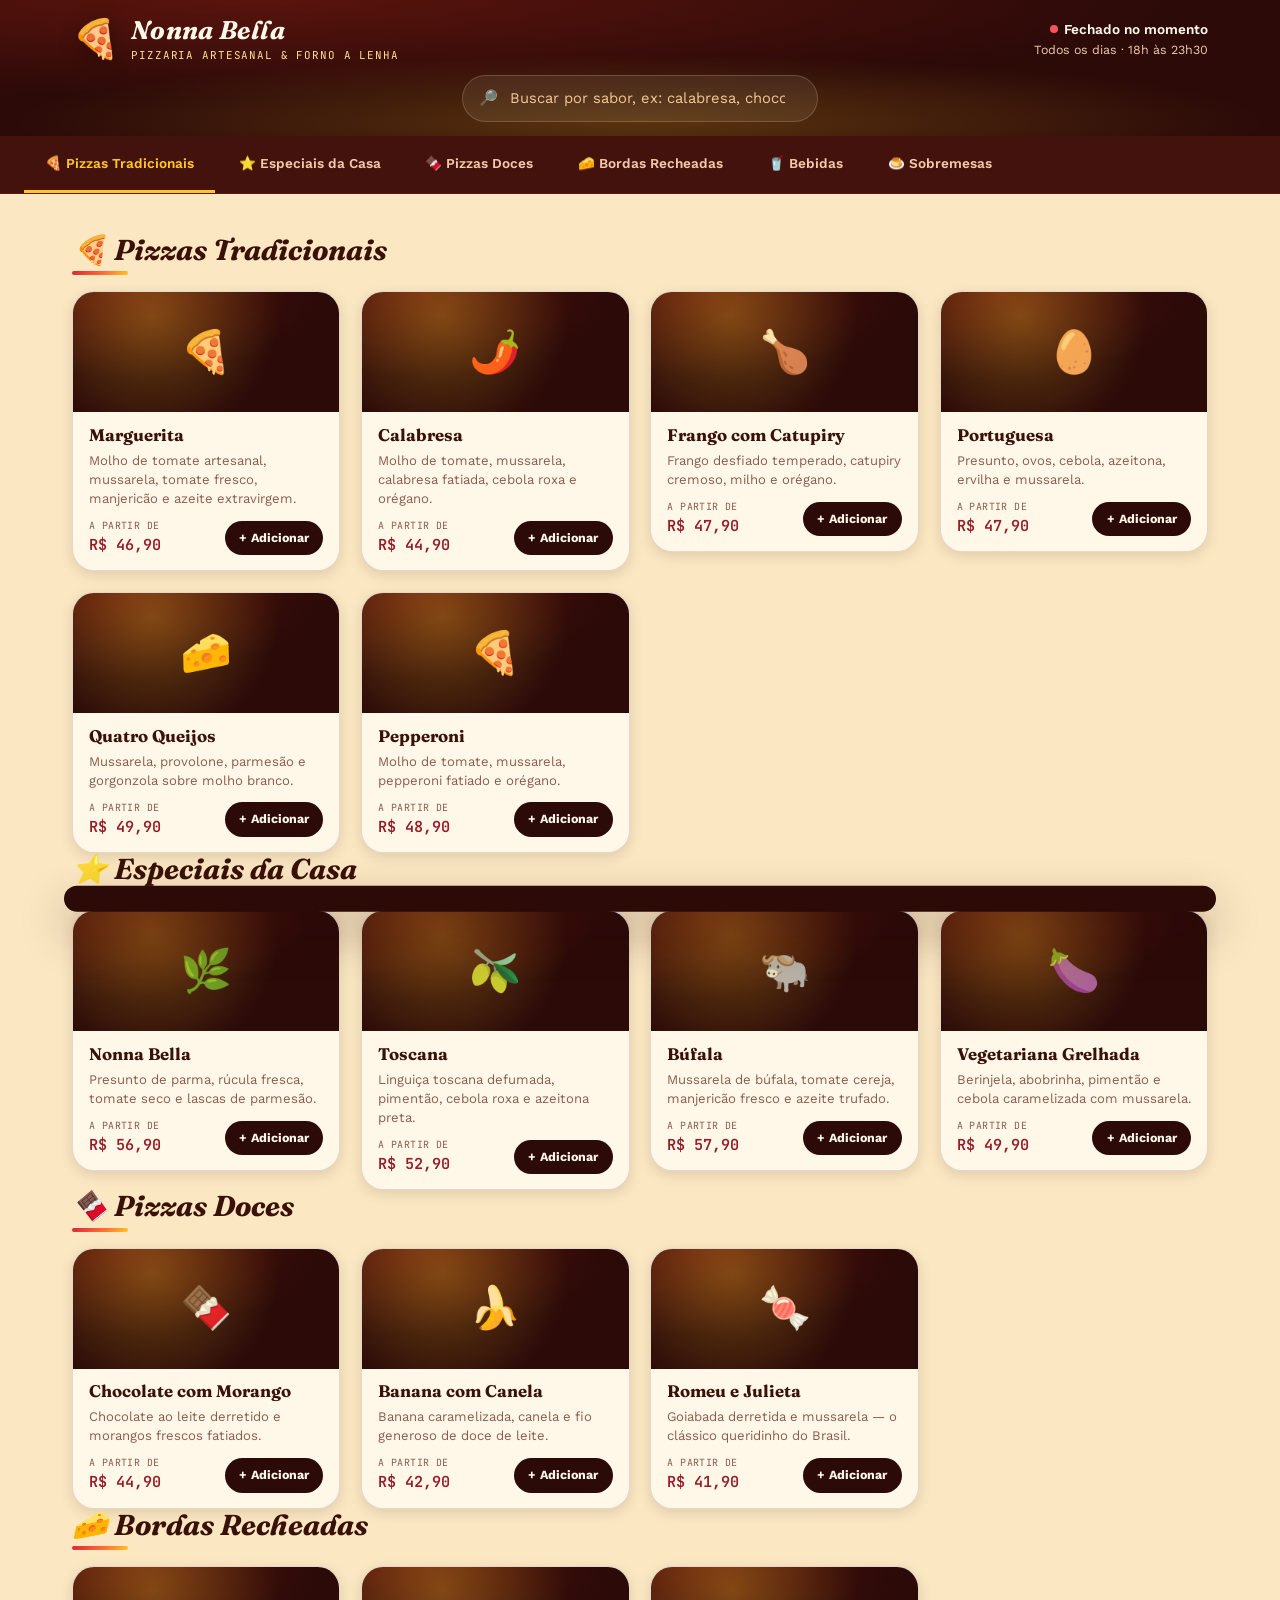
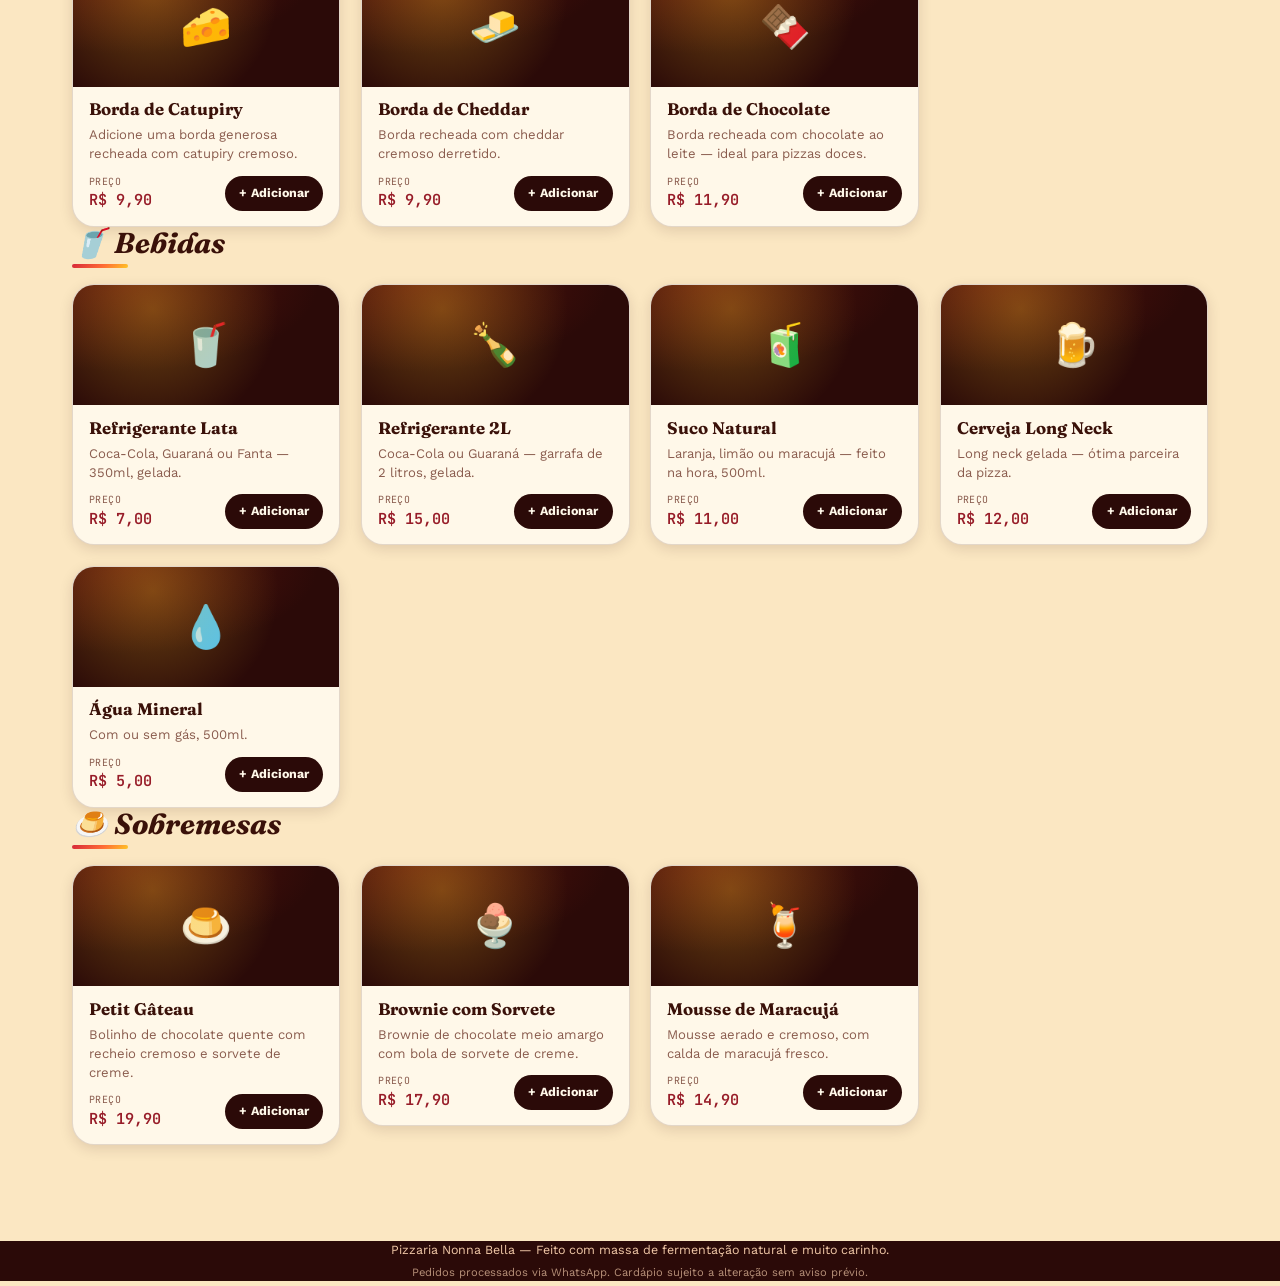
==== commit 2031343a: "atualizando" ====
--- a/lagoinha.html
+++ b/lagoinha.html
@@ -1,4 +1,3 @@
-<!DOCTYPE html>
 <!DOCTYPE html>
 <html lang="pt-BR">
 <head>
@@ -80,11 +79,17 @@
 </button>
 
 <!-- =====================================================================
-     MODAL DE PRODUTO — <dialog> nativo: dá foco automático, bloqueia
-     interação com o fundo, fecha com Esc e já vem com backdrop próprio
-     (::backdrop), sem precisar de uma div de sobreposição separada.
+     MODAL DE PRODUTO — div controlada por classe (.oculto). Optamos por
+     NÃO usar <dialog> nativo aqui: o <dialog> vem com uma folha de
+     estilos própria do navegador (definindo display, position, margin
+     etc.) que compete com o nosso CSS de formas que variam entre
+     Chrome/Safari/Firefox. Como não há como testar pixel a pixel em
+     todos os navegadores neste ambiente, preferimos o mecanismo abaixo:
+     100% controlado pelo nosso próprio CSS, sem nenhuma regra "de
+     fábrica" do navegador para entrar em conflito.
      ===================================================================== -->
-<dialog id="modalProduto" class="modal-produto" aria-labelledby="modalProdutoTitulo">
+<div class="sobreposicao oculto" id="sobreposicaoProduto"></div>
+<section id="modalProduto" class="modal-produto oculto" role="dialog" aria-modal="true" aria-labelledby="modalProdutoTitulo">
   <button type="button" id="fecharModalProduto" class="modal-produto__fechar" aria-label="Fechar">✕</button>
 
   <header class="modal-produto__cabecalho">
@@ -115,12 +120,14 @@
       </button>
     </footer>
   </form>
-</dialog>
+</section>
 
 <!-- =====================================================================
-     PAINEL: CARRINHO — também um <dialog> nativo (drawer modal).
+     PAINEL: CARRINHO — div controlada por classe (.oculto), mesmo
+     motivo explicado acima no modal de produto.
      ===================================================================== -->
-<dialog id="painelCarrinho" class="painel-lateral" aria-label="Carrinho de compras">
+<div class="sobreposicao oculto" id="sobreposicaoCarrinho"></div>
+<aside id="painelCarrinho" class="painel-lateral oculto" aria-label="Carrinho de compras">
   <header class="painel-lateral__cabecalho">
     <h2>Seu carrinho</h2>
     <button type="button" id="fecharCarrinho" class="painel-lateral__fechar" aria-label="Fechar carrinho">✕</button>
@@ -143,14 +150,16 @@
       Continuar para o checkout
     </button>
   </footer>
-</dialog>
+</aside>
 
 <!-- =====================================================================
-     PAINEL: CHECKOUT — <dialog> nativo. Cada etapa do formulário é um
-     <fieldset>/<legend> em vez de div+aria — semântica nativa do HTML
-     para agrupar campos relacionados, sem depender de ARIA manual.
+     PAINEL: CHECKOUT — div controlada por classe (.oculto), mesmo
+     motivo explicado acima no modal de produto. Cada etapa do
+     formulário continua sendo um <fieldset>/<legend> — essa parte da
+     semântica não depende do mecanismo de abrir/fechar e é 100% segura.
      ===================================================================== -->
-<dialog id="painelCheckout" class="painel-lateral painel-lateral--checkout" aria-label="Finalizar pedido">
+<div class="sobreposicao oculto" id="sobreposicaoCheckout"></div>
+<aside id="painelCheckout" class="painel-lateral painel-lateral--checkout oculto" aria-label="Finalizar pedido">
   <header class="painel-lateral__cabecalho">
     <button type="button" id="voltarParaCarrinho" class="painel-lateral__voltar" aria-label="Voltar ao carrinho">←</button>
     <h2>Finalizar pedido</h2>
@@ -279,15 +288,15 @@
       <span aria-hidden="true">📲</span> Não abriu? Toque aqui para enviar pelo WhatsApp
     </a>
   </form>
-</dialog>
+</aside>
 
 <!-- =====================================================================
-     TOAST — usa a Popover API nativa (popover="manual") para garantir
-     que a mensagem sempre apareça acima de qualquer <dialog> aberto.
-     Navegadores sem suporte à Popover API recebem um modo de reserva
-     controlado por classe (ver script.js e style.css).
+     TOAST — div simples controlada por classe, com z-index alto o
+     bastante para ficar acima da sobreposição e dos painéis (que agora
+     também são controlados manualmente por nós, então não há mais
+     nenhuma camada "surpresa" do navegador para disputar espaço aqui).
      ===================================================================== -->
-<div id="toast" class="toast" popover="manual" role="status" aria-live="polite"></div>
+<div id="toast" class="toast" role="status" aria-live="polite"></div>
 
 <script src="script.js"></script>
 </body>
--- a/style.css
+++ b/style.css
@@ -64,11 +64,15 @@
   --transicao-rapida: 150ms ease;
   --transicao-media: 260ms cubic-bezier(0.22, 1, 0.36, 1);
 
-  /* Camadas (z-index). Os <dialog> e o toast (popover) não precisam de
-     z-index próprio: o navegador já os renderiza numa camada acima de
-     tudo (o "top layer"), então só sobra o que fica no fluxo normal. */
+  /* Camadas (z-index). Como voltamos a controlar os painéis e modais
+     manualmente (em vez do <dialog> nativo), somos nós que garantimos
+     a ordem de empilhamento — por isso a lista completa aqui. */
   --camada-navegacao: 40;
   --camada-flutuante: 50;
+  --camada-sobreposicao: 60;
+  --camada-painel: 70;
+  --camada-modal: 80;
+  --camada-toast: 100;
 }
 
 /* -------------------- 2. RESET -------------------- */
@@ -507,33 +511,36 @@
   }
 }
 
-/* -------------------- 9. <DIALOG> — MODAL, CARRINHO E CHECKOUT --------------------
-   Usamos o elemento <dialog> nativo (showModal()/close() no script.js) em
-   vez de divs de overlay controladas manualmente. Vantagens diretas:
-   - foco automático e "trap" de foco dentro do diálogo;
-   - Esc fecha sozinho, sem precisarmos escutar keydown manualmente;
-   - a camada escura de fundo vem de graça via ::backdrop, sem precisar
-     de uma div extra para isso;
-   - o navegador desenha tudo numa camada acima do resto da página
-     (o "top layer"), então não há briga de z-index possível aqui. */
-.modal-produto::backdrop,
-.painel-lateral::backdrop {
+/* -------------------- 9. SOBREPOSIÇÃO (overlay escuro) --------------------
+   Voltamos a usar uma div própria para o fundo escurecido, controlada
+   por nós via classe .oculto. É um pouco mais verboso que o ::backdrop
+   do <dialog> nativo, mas é 100% previsível: nenhuma folha de estilo
+   interna do navegador para entrar em conflito com o nosso CSS. */
+.sobreposicao {
+  position: fixed;
+  inset: 0;
   background: rgba(43, 10, 8, 0.6);
   backdrop-filter: blur(2px);
+  z-index: var(--camada-sobreposicao);
+  animation: aparecer-sobreposicao var(--transicao-media);
+}
+@keyframes aparecer-sobreposicao {
+  from {
+    opacity: 0;
+  }
+  to {
+    opacity: 1;
+  }
 }
 
 /* -------------------- 10. MODAL DE PRODUTO -------------------- */
 .modal-produto {
   position: fixed;
+  z-index: var(--camada-modal);
   background: var(--cor-creme);
   color: inherit;
-  border: none;
   box-shadow: var(--sombra-forte);
   overflow-y: auto;
-  padding: 0;
-  margin: 0;
-  max-width: none;
-  max-height: none;
 }
 .modal-produto__fechar {
   position: absolute;
@@ -661,19 +668,26 @@
   text-align: center;
 }
 
-/* -------------------- 11. PAINÉIS (carrinho/checkout) -------------------- */
+/* -------------------- 11. PAINÉIS (carrinho/checkout) --------------------
+   IMPORTANTE: "display: flex" só é aplicado dentro de ":not(.oculto)".
+   Deixar "display: flex" incondicional aqui foi exatamente o bug do
+   painel aparecendo fora do lugar: com display fixo, a única coisa que
+   escondia o painel era o "transform" empurrando-o para fora da tela —
+   qualquer imprecisão nesse cálculo (ou diferença de comportamento
+   entre navegadores) deixava o painel visível/mal posicionado. Agora,
+   quando ".oculto" está presente, "display: none !important" (definido
+   mais abaixo, na seção 3) garante que o painel simplesmente não existe
+   visualmente — sem depender de transform nenhum. */
 .painel-lateral {
   position: fixed;
+  z-index: var(--camada-painel);
   background: var(--cor-creme);
   color: inherit;
+  box-shadow: var(--sombra-forte);
+}
+.painel-lateral:not(.oculto) {
   display: flex;
   flex-direction: column;
-  box-shadow: var(--sombra-forte);
-  border: none;
-  padding: 0;
-  margin: 0;
-  max-width: none;
-  max-height: none;
 }
 .painel-lateral__cabecalho {
   display: flex;
@@ -975,19 +989,12 @@
   text-align: center;
 }
 
-/* -------------------- 13. TOAST (Popover API) --------------------
-   O toast usa popover="manual" no HTML e showPopover()/hidePopover()
-   no script.js. Isso garante que a mensagem apareça acima de qualquer
-   <dialog> aberto (ambos usam o "top layer" do navegador, e o mais
-   recente a ser exibido fica por cima). Navegadores muito antigos, sem
-   suporte à Popover API, caem no modo de reserva via classe
-   ".toast--visivel" (ver script.js). */
+/* -------------------- 13. TOAST -------------------- */
 .toast {
   position: fixed;
   left: 50%;
   bottom: 1.2rem;
-  margin: 0;
-  border: none;
+  z-index: var(--camada-toast);
   background: var(--cor-escura);
   color: var(--cor-creme);
   padding: 0.8rem 1.4rem;
@@ -998,18 +1005,10 @@
   max-width: 90vw;
   text-align: center;
   transform: translate(-50%, 120%);
-}
-.toast:popover-open,
-.toast.toast--visivel {
-  animation: subir-toast var(--transicao-media) forwards;
-}
-@keyframes subir-toast {
-  from {
-    transform: translate(-50%, 120%);
-  }
-  to {
-    transform: translate(-50%, 0);
-  }
+  transition: transform var(--transicao-media);
+}
+.toast--visivel {
+  transform: translate(-50%, 0);
 }
 .toast--erro {
   background: var(--cor-perigo);
--- a/mobile.css
+++ b/mobile.css
@@ -94,11 +94,11 @@
 }
 
 /* -------------------- MODAL DE PRODUTO (mobile = folha inferior) --------------------
-   O <dialog> ganha o atributo "open" quando showModal() é chamado — por
-   isso a animação de entrada usa o seletor [open] em vez da antiga
-   classe ":not(.oculto)". Usamos @keyframes (não transition) porque uma
-   transição não anima de forma confiável quando o elemento parte de
-   display:none, que é o estado padrão de um <dialog> fechado. */
+   Usamos @keyframes (não transition) porque uma transição não anima de
+   forma confiável quando o elemento parte de display:none — o
+   navegador não tem um "estado anterior" renderizado para animar a
+   partir dele. A classe ".oculto" (display:none) é quem controla se o
+   modal existe ou não visualmente; ":not(.oculto)" dispara a entrada. */
 .modal-produto {
   left: 0;
   right: 0;
@@ -109,7 +109,7 @@
   width: 100%;
   border-radius: 1.6rem 1.6rem 0 0;
 }
-.modal-produto[open] {
+.modal-produto:not(.oculto) {
   animation: subir-modal var(--transicao-media);
 }
 @keyframes subir-modal {
@@ -157,7 +157,7 @@
   width: 100%;
   transform: translateX(100%);
 }
-.painel-lateral[open] {
+.painel-lateral:not(.oculto) {
   animation: deslizar-painel-lateral var(--transicao-media) forwards;
 }
 @keyframes deslizar-painel-lateral {
@@ -278,7 +278,7 @@
     max-height: 85dvh;
     border-radius: var(--raio-lg);
   }
-  .modal-produto[open] {
+  .modal-produto:not(.oculto) {
     animation: aparecer-modal-central var(--transicao-media);
   }
   @keyframes aparecer-modal-central {
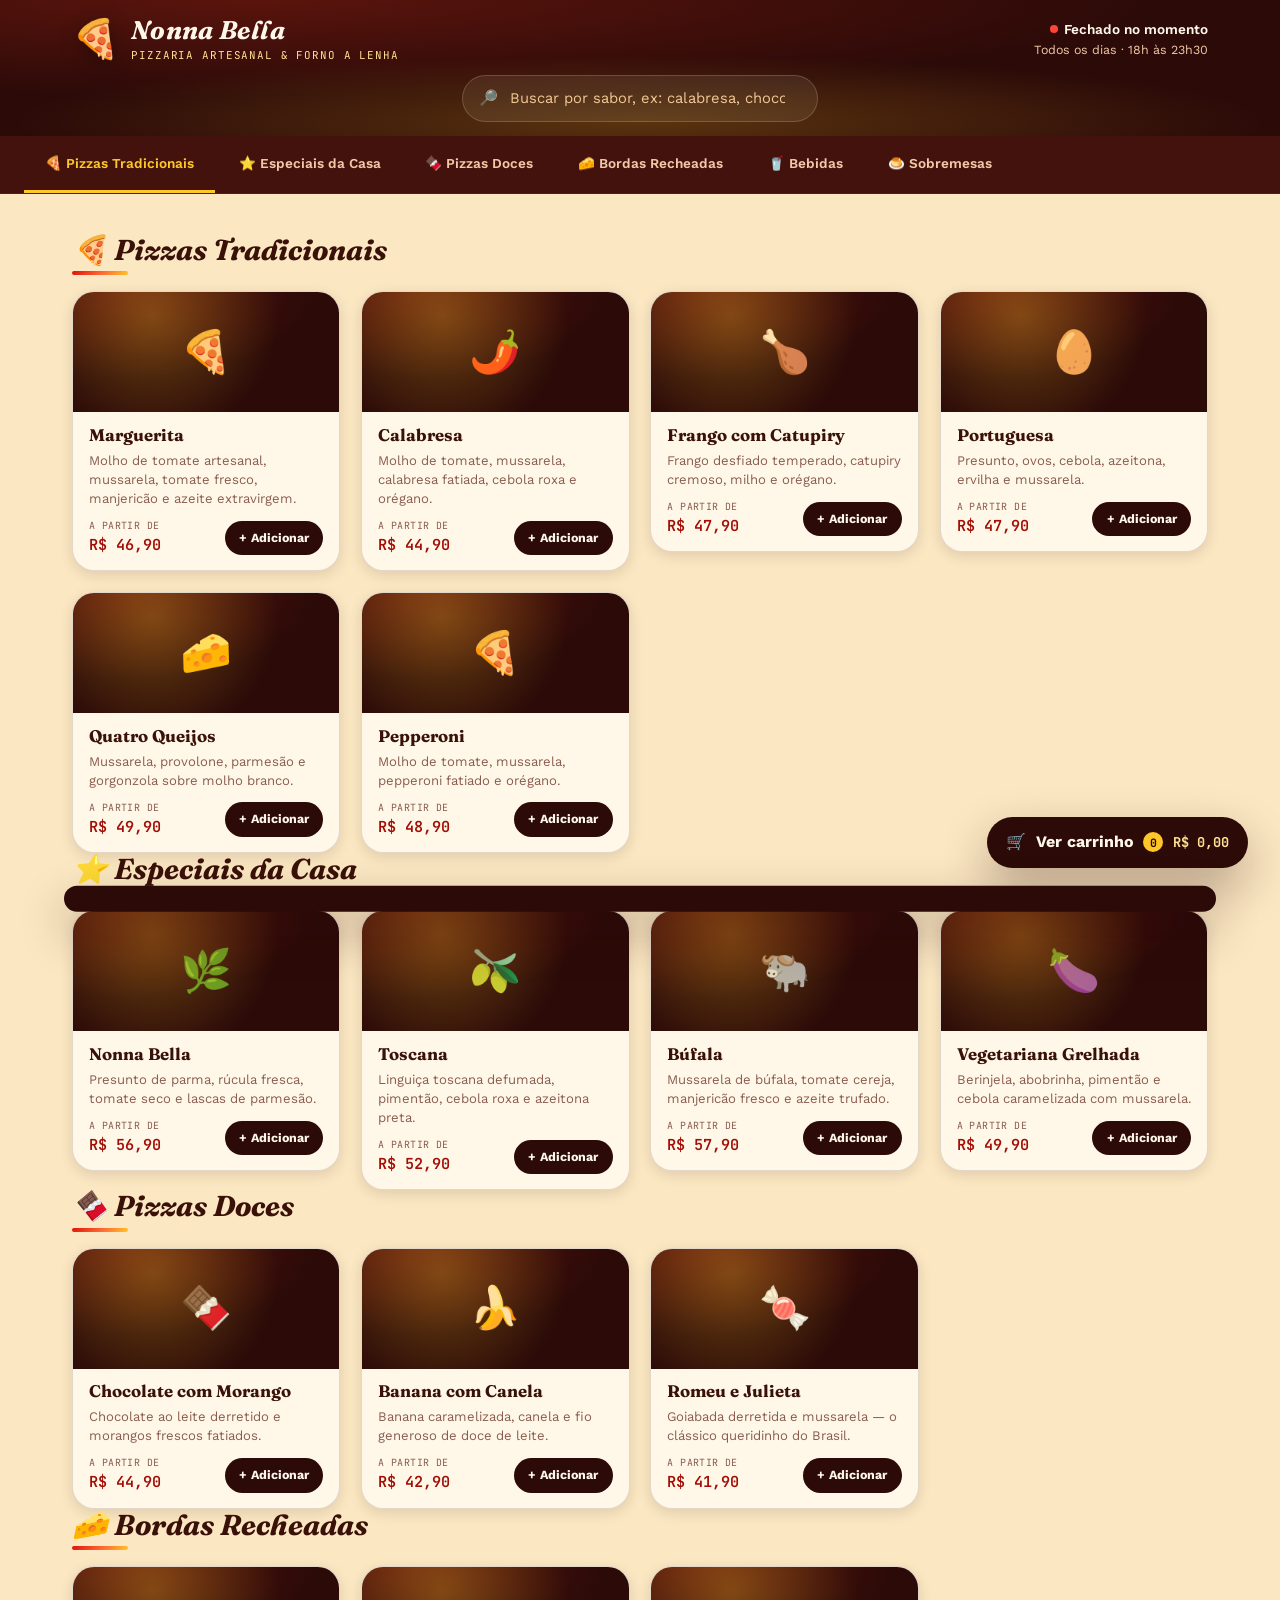
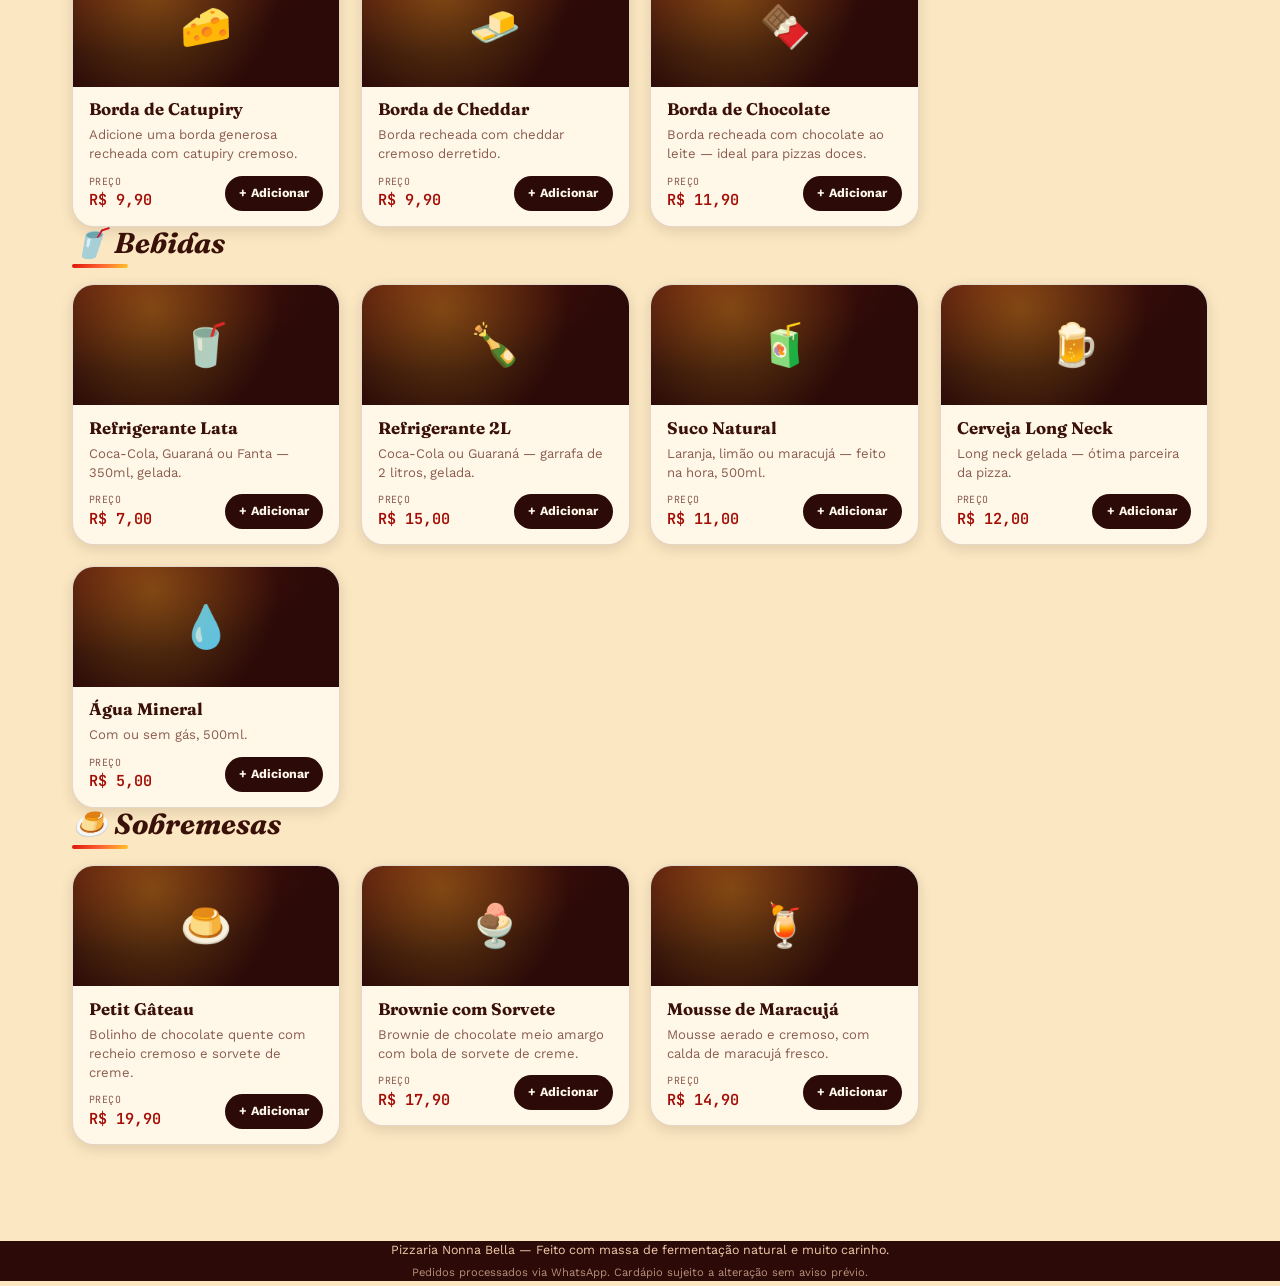
==== commit 7891c69c: "ajustes" ====
--- a/lagoinha.html
+++ b/lagoinha.html
@@ -71,7 +71,7 @@
 </footer>
 
 <!-- ===================== BOTÃO FLUTUANTE DO CARRINHO ===================== -->
-<button type="button" id="botaoCarrinhoFlutuante" class="botao-carrinho-flutuante oculto" aria-label="Abrir carrinho de compras">
+<button type="button" id="botaoCarrinhoFlutuante" class="botao-carrinho-flutuante" aria-label="Abrir carrinho de compras">
   <span class="botao-carrinho-flutuante__icone" aria-hidden="true">🛒</span>
   <span class="botao-carrinho-flutuante__texto">Ver carrinho</span>
   <span class="botao-carrinho-flutuante__contador" id="contadorCarrinho">0</span>
--- a/style.css
+++ b/style.css
@@ -11,9 +11,9 @@
 /* -------------------- 1. VARIÁVEIS DE DESIGN -------------------- */
 :root {
   /* Vermelho — cor principal da marca (molho de tomate / fogo do forno) */
-  --cor-vermelho: #D62839;
-  --cor-vermelho-escuro: #971C28;
-  --cor-vermelho-claro: #F2555F;
+  --cor-vermelho: #DE1208;
+  --cor-vermelho-escuro: #A30D05;
+  --cor-vermelho-claro: #FF4438;
 
   /* Amarelo — cor de destaque (queijo derretido / crosta dourada) */
   --cor-amarelo: #FFC627;
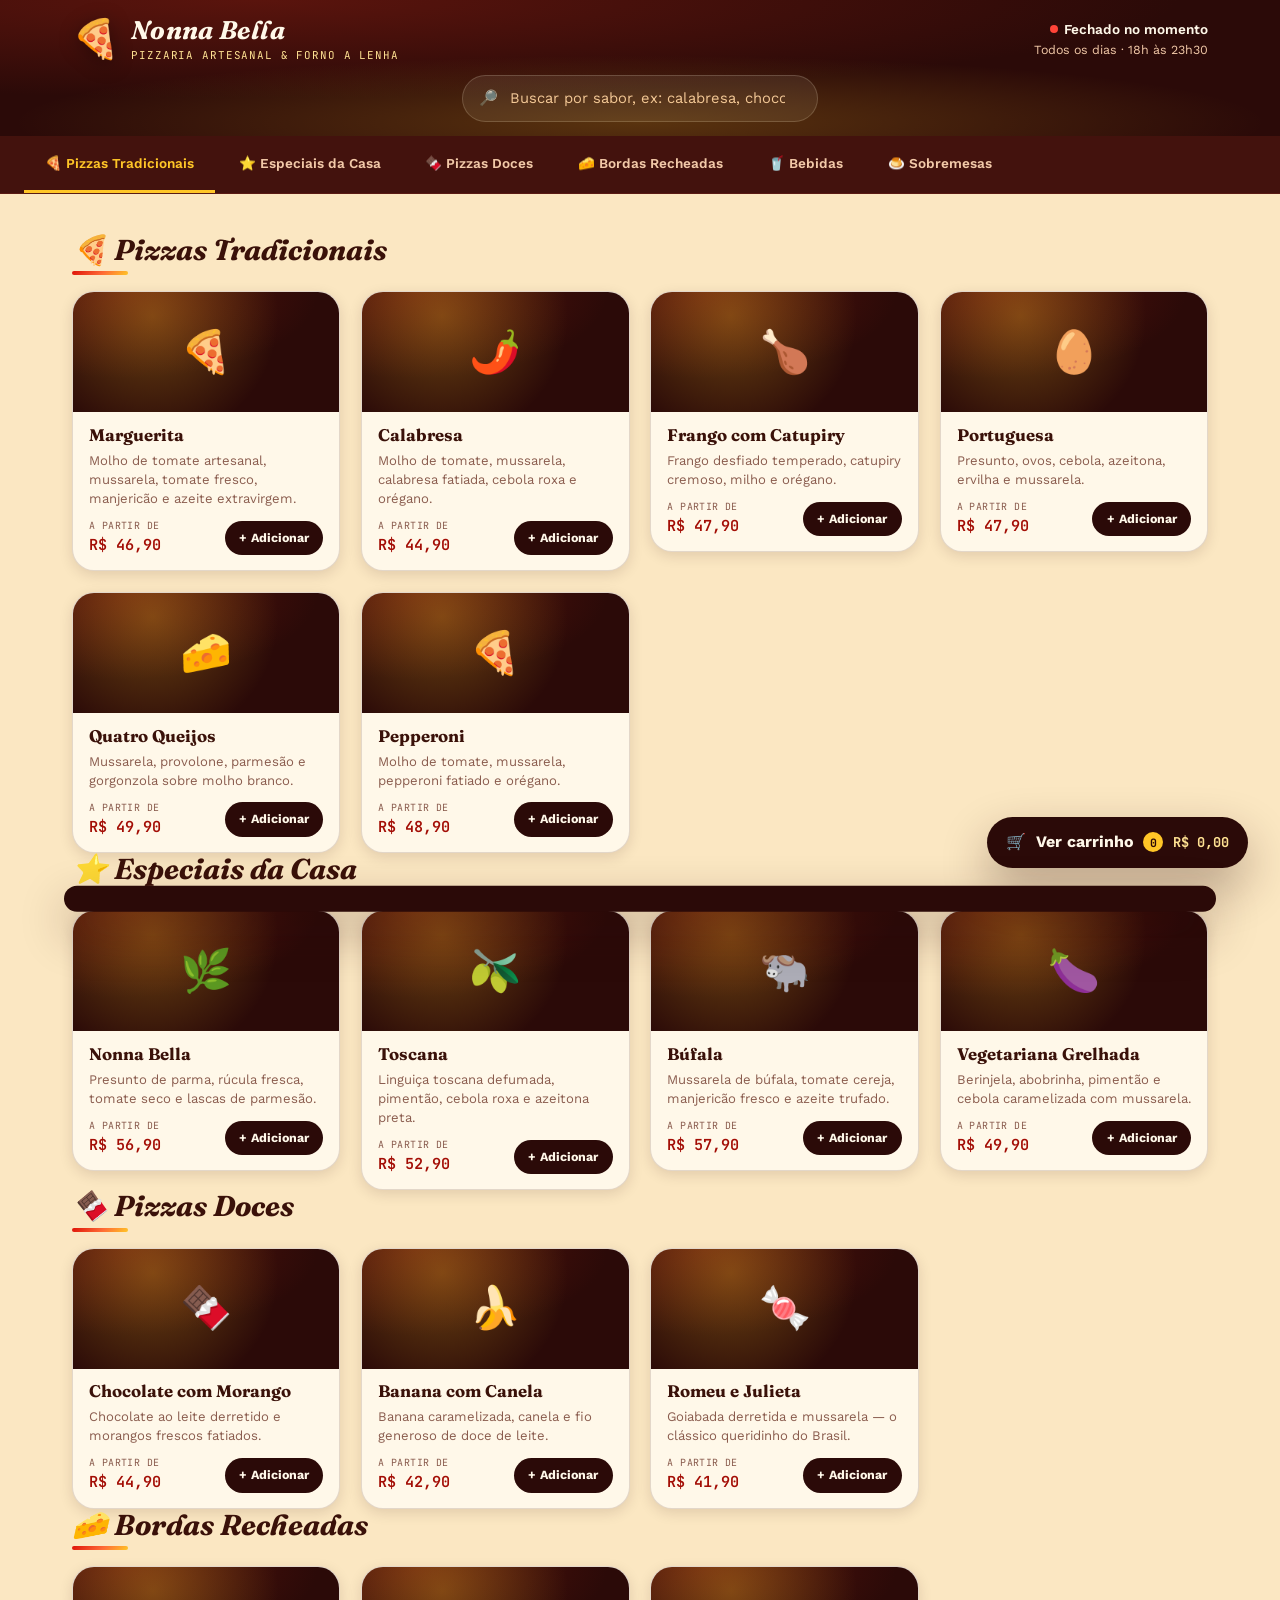
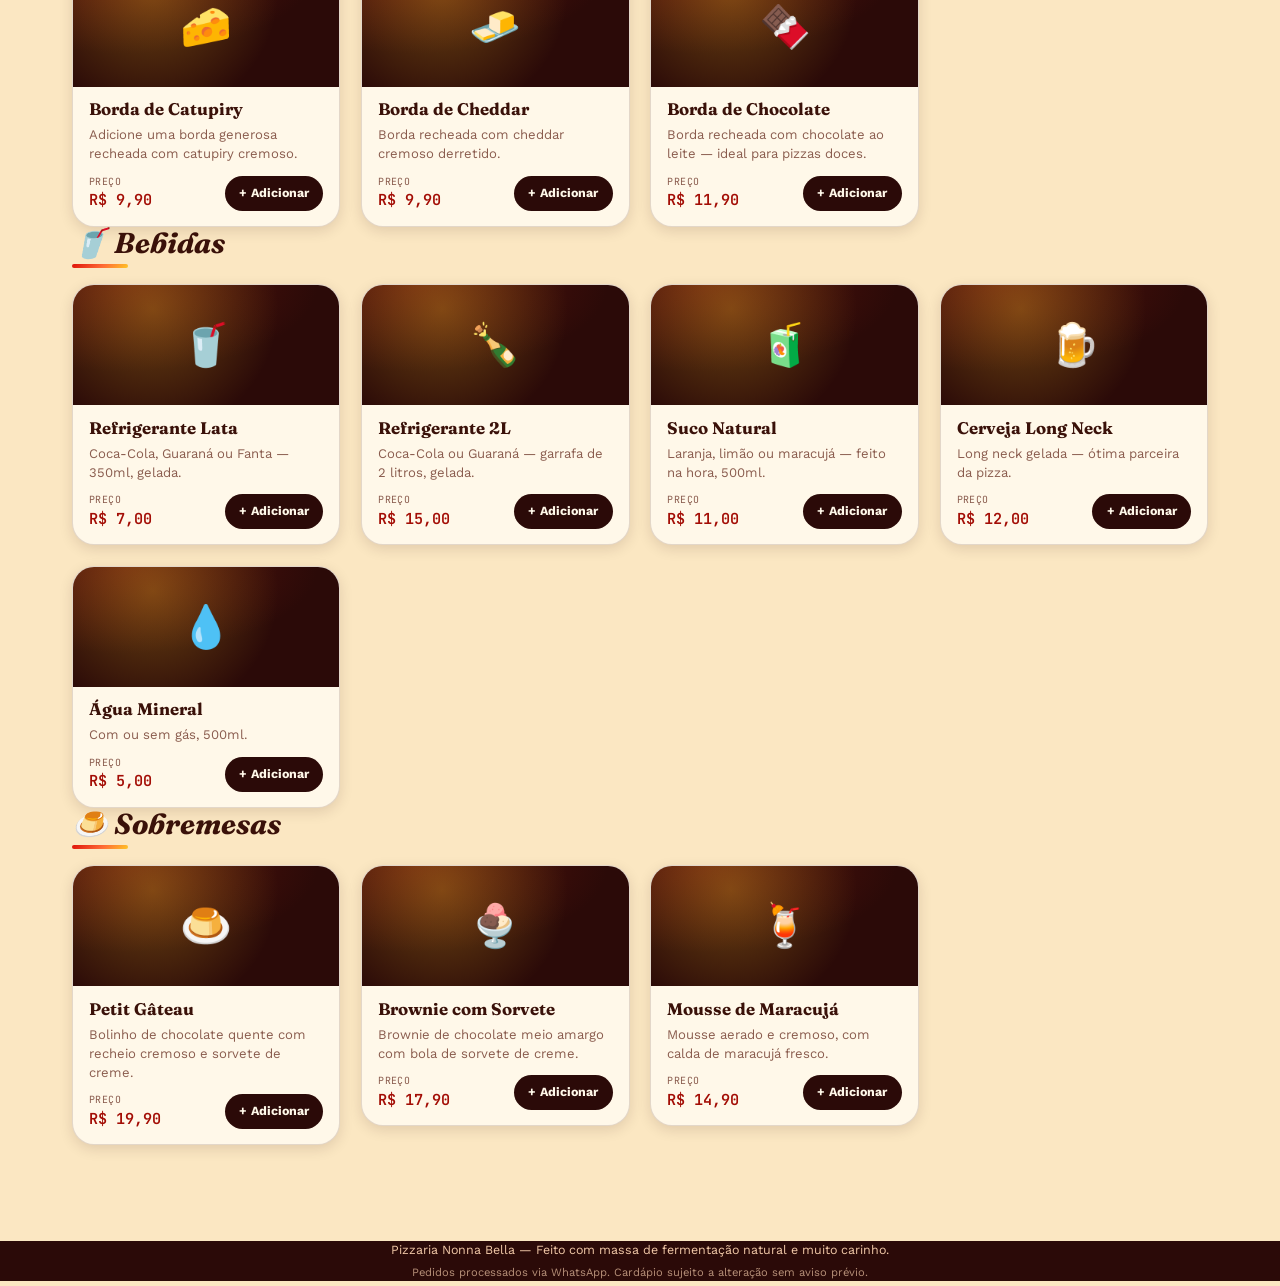
==== commit 317e723f: "ajustes de imagens e menu" ====
--- a/lagoinha.html
+++ b/lagoinha.html
@@ -93,7 +93,10 @@
   <button type="button" id="fecharModalProduto" class="modal-produto__fechar" aria-label="Fechar">✕</button>
 
   <header class="modal-produto__cabecalho">
-    <span class="modal-produto__emoji" id="modalProdutoEmoji" aria-hidden="true"></span>
+    <div class="modal-produto__foto-area">
+      <span class="modal-produto__emoji" id="modalProdutoEmoji" aria-hidden="true"></span>
+      <img class="modal-produto__foto" id="modalProdutoFoto" src="" alt="">
+    </div>
     <h2 class="modal-produto__titulo" id="modalProdutoTitulo"></h2>
     <p class="modal-produto__descricao" id="modalProdutoDescricao"></p>
   </header>
--- a/style.css
+++ b/style.css
@@ -81,7 +81,14 @@
 }
 html {
   -webkit-text-size-adjust: 100%;
-  scroll-behavior: smooth;
+  /* Propositalmente SEM "scroll-behavior: smooth" aqui. Essa
+     propriedade, combinada com rolagem disparada via JavaScript
+     (window.scrollTo/scrollIntoView), pode travar a rolagem da página
+     por completo em alguns motores de navegador — confirmamos isso com
+     testes automatizados. A suavidade da rolagem ao clicar numa
+     categoria já é feita à mão em script.js (função rolarSuavemente),
+     então esta propriedade seria redundante mesmo se não causasse
+     problema nenhum. */
 }
 body,
 h1,
@@ -365,12 +372,26 @@
   justify-content: center;
   font-size: 2.6rem;
   position: relative;
+  overflow: hidden;
 }
 .cartao-produto__emoji-area::after {
   content: "";
   position: absolute;
   inset: 0;
   background: radial-gradient(circle at 30% 20%, rgba(255, 198, 39, 0.3), transparent 60%);
+  pointer-events: none;
+}
+.cartao-produto__emoji-fallback {
+  position: relative;
+  z-index: 1;
+}
+.cartao-produto__foto {
+  position: absolute;
+  inset: 0;
+  width: 100%;
+  height: 100%;
+  object-fit: cover;
+  z-index: 2;
 }
 .cartao-produto__nome {
   font-size: 1.05rem;
@@ -563,9 +584,27 @@
   color: var(--cor-texto-claro);
   text-align: center;
 }
+.modal-produto__foto-area {
+  position: relative;
+  display: flex;
+  align-items: center;
+  justify-content: center;
+  overflow: hidden;
+  border-radius: var(--raio-md);
+}
 .modal-produto__emoji {
   font-size: 3rem;
   display: block;
+  position: relative;
+  z-index: 1;
+}
+.modal-produto__foto {
+  position: absolute;
+  inset: 0;
+  width: 100%;
+  height: 100%;
+  object-fit: cover;
+  z-index: 2;
 }
 .modal-produto__titulo {
   font-style: italic;
@@ -1006,6 +1045,12 @@
   text-align: center;
   transform: translate(-50%, 120%);
   transition: transform var(--transicao-media);
+  /* O toast é só um aviso passageiro (não tem botões nem precisa ser
+     clicado) — por isso nunca deve capturar cliques/toques. Sem essa
+     linha, ele ficava "por cima" do botão flutuante do carrinho por
+     alguns segundos depois de adicionar um item, bloqueando o toque
+     nele exatamente quando o cliente mais tentaria usá-lo. */
+  pointer-events: none;
 }
 .toast--visivel {
   transform: translate(-50%, 0);
--- a/mobile.css
+++ b/mobile.css
@@ -56,7 +56,7 @@
   display: flex;
   flex-direction: column;
   gap: 1rem;
-  scroll-margin-top: 6.5rem;
+  scroll-margin-top: var(--altura-nav-categorias, 6.5rem);
 }
 
 .grade-produtos {
@@ -121,7 +121,11 @@
   }
 }
 .modal-produto__cabecalho {
-  padding: 2.2rem 1.5rem 1.4rem;
+  padding: 1.5rem 1.5rem 1.4rem;
+}
+.modal-produto__foto-area {
+  min-height: 140px;
+  margin-bottom: 0.8rem;
 }
 .modal-produto__corpo {
   padding: 1.2rem 1.5rem calc(1.8rem + env(safe-area-inset-bottom, 0px));
